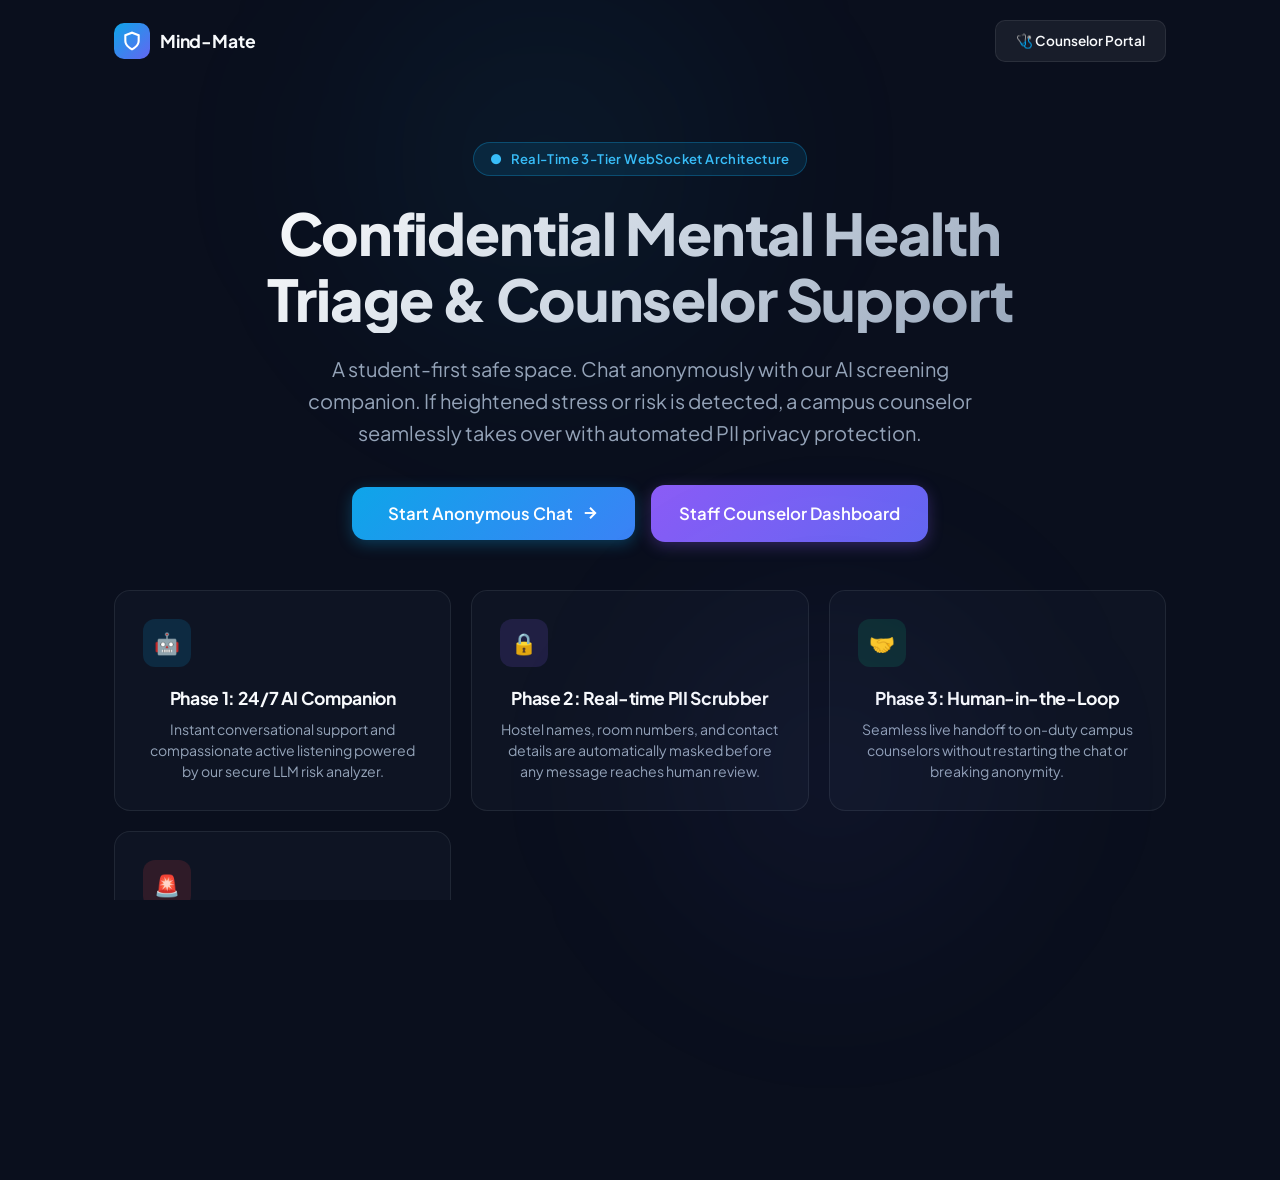
==== hitl_dashboard/index.html @ 769ef827 "feat(hitl_dashboard): implement 3-tier real-time websocket chat UI, counselor command console, and e" ====
<!DOCTYPE html>
<html lang="en">
<head>
  <meta charset="UTF-8">
  <meta name="viewport" content="width=device-width, initial-scale=1.0">
  <title>Mind-Mate | Digital Mental Health Risk Screening System</title>
  <link rel="stylesheet" href="css/common.css">
  <link rel="icon" href="data:image/svg+xml,<svg xmlns=%22http://www.w3.org/2000/svg%22 viewBox=%220%22%3E<text y=%2226%22 font-size=%2226%22>🛡️</text></svg>">
  <style>
    .landing-hero {
      min-height: 85vh;
      display: flex;
      flex-direction: column;
      align-items: center;
      justify-content: center;
      text-align: center;
      padding: 60px 24px 40px 24px;
      position: relative;
    }

    .hero-badge {
      display: inline-flex;
      align-items: center;
      gap: 8px;
      background: rgba(14, 165, 233, 0.12);
      color: #38bdf8;
      border: 1px solid rgba(14, 165, 233, 0.3);
      padding: 6px 16px;
      border-radius: 999px;
      font-size: 0.82rem;
      font-weight: 600;
      letter-spacing: 0.03em;
      margin-bottom: 24px;
    }

    .hero-title {
      font-size: clamp(2.2rem, 5vw, 3.6rem);
      font-weight: 800;
      line-height: 1.15;
      max-width: 860px;
      margin-bottom: 20px;
      background: linear-gradient(135deg, #ffffff 0%, #cbd5e1 50%, #94a3b8 100%);
      -webkit-background-clip: text;
      -webkit-text-fill-color: transparent;
    }

    .hero-subtitle {
      font-size: clamp(1rem, 2vw, 1.25rem);
      color: var(--text-secondary);
      max-width: 680px;
      line-height: 1.6;
      margin-bottom: 36px;
    }

    .hero-cta-group {
      display: flex;
      align-items: center;
      gap: 16px;
      flex-wrap: wrap;
      justify-content: center;
      margin-bottom: 48px;
    }

    .hero-cta-main {
      padding: 16px 36px;
      font-size: 1.05rem;
      border-radius: 14px;
    }

    .features-grid {
      display: grid;
      grid-template-columns: repeat(auto-fit, minmax(260px, 1fr));
      gap: 20px;
      max-width: 1100px;
      width: 100%;
      margin: 0 auto 60px auto;
      padding: 0 24px;
    }

    .feature-card {
      padding: 28px;
      border-radius: 16px;
      background: rgba(17, 24, 39, 0.7);
      border: 1px solid var(--border-subtle);
      transition: all var(--trans-normal);
    }

    .feature-card:hover {
      border-color: var(--border-highlight);
      transform: translateY(-4px);
    }

    .feature-icon-box {
      width: 48px;
      height: 48px;
      border-radius: 12px;
      display: flex;
      align-items: center;
      justify-content: center;
      margin-bottom: 18px;
      font-size: 1.3rem;
    }

    .feature-card h3 {
      font-size: 1.1rem;
      margin-bottom: 8px;
    }

    .feature-card p {
      font-size: 0.88rem;
      line-height: 1.5;
    }

    .portal-nav-bar {
      width: 100%;
      max-width: 1100px;
      margin: 0 auto;
      padding: 20px 24px;
      display: flex;
      align-items: center;
      justify-content: space-between;
    }

    .spinner {
      animation: rotate 1s linear infinite;
    }
    @keyframes rotate {
      100% { transform: rotate(360deg); }
    }
  </style>
</head>
<body>

  <!-- Top Navigation -->
  <nav class="portal-nav-bar">
    <div style="display: flex; align-items: center; gap: 10px;">
      <div style="width: 36px; height: 36px; border-radius: 10px; background: linear-gradient(135deg, #0ea5e9, #6366f1); display: flex; align-items: center; justify-content: center;">
        <svg width="20" height="20" viewBox="0 0 24 24" fill="none" stroke="#fff" stroke-width="2.5">
          <path d="M12 22s8-4 8-10V5l-8-3-8 3v7c0 6 8 10 8 10z"></path>
        </svg>
      </div>
      <span style="font-weight: 700; font-size: 1.1rem; letter-spacing: -0.01em;">Mind-Mate</span>
    </div>

    <div style="display: flex; gap: 12px;">
      <a href="counselor_dash.html" class="btn btn-secondary" style="font-size: 0.85rem;">
        🩺 Counselor Portal
      </a>
    </div>
  </nav>

  <!-- Hero Section -->
  <main class="landing-hero">
    <div class="hero-badge">
      <span>●</span> Real-Time 3-Tier WebSocket Architecture
    </div>

    <h1 class="hero-title">
      Confidential Mental Health Triage &amp; Counselor Support
    </h1>

    <p class="hero-subtitle">
      A student-first safe space. Chat anonymously with our AI screening companion. If heightened stress or risk is detected, a campus counselor seamlessly takes over with automated PII privacy protection.
    </p>

    <div class="hero-cta-group">
      <button id="startChatBtn" class="btn btn-primary hero-cta-main">
        <span>Start Anonymous Chat</span>
        <svg width="18" height="18" viewBox="0 0 24 24" fill="none" stroke="currentColor" stroke-width="2.5">
          <line x1="5" y1="12" x2="19" y2="12"></line>
          <polyline points="12 5 19 12 12 19"></polyline>
        </svg>
      </button>

      <a href="counselor_dash.html" class="btn btn-counselor hero-cta-main" style="padding: 16px 28px;">
        <span>Staff Counselor Dashboard</span>
      </a>
    </div>

    <!-- 4-Phase Architecture Grid -->
    <div class="features-grid">
      <div class="feature-card">
        <div class="feature-icon-box" style="background: rgba(14, 165, 233, 0.15); color: #38bdf8;">
          🤖
        </div>
        <h3>Phase 1: 24/7 AI Companion</h3>
        <p>Instant conversational support and compassionate active listening powered by our secure LLM risk analyzer.</p>
      </div>

      <div class="feature-card">
        <div class="feature-icon-box" style="background: rgba(139, 92, 246, 0.15); color: #c084fc;">
          🔒
        </div>
        <h3>Phase 2: Real-time PII Scrubber</h3>
        <p>Hostel names, room numbers, and contact details are automatically masked before any message reaches human review.</p>
      </div>

      <div class="feature-card">
        <div class="feature-icon-box" style="background: rgba(16, 185, 129, 0.15); color: #34d399;">
          🤝
        </div>
        <h3>Phase 3: Human-in-the-Loop</h3>
        <p>Seamless live handoff to on-duty campus counselors without restarting the chat or breaking anonymity.</p>
      </div>

      <div class="feature-card">
        <div class="feature-icon-box" style="background: rgba(239, 68, 68, 0.15); color: #f87171;">
          🚨
        </div>
        <h3>Phase 4: Emergency SOS Dispatch</h3>
        <p>Break-glass safety protocol allowing counselors to unmask dormitory registry records for emergency security response.</p>
      </div>
    </div>
  </main>

  <!-- Session Launcher Modal -->
  <div class="modal-overlay" id="sessionModal">
    <div class="modal-content" style="padding: 30px; text-align: center;">
      <div style="font-size: 2.2rem; margin-bottom: 12px;">🛡️</div>
      <h2 style="margin-bottom: 8px;">Initialize Support Session</h2>
      <p id="modalStatusMsg" style="font-size: 0.9rem; margin-bottom: 20px;">
        Please enter an existing Session ID from the database to connect:
      </p>

      <div style="display: flex; gap: 10px; margin-bottom: 16px;">
        <input
          type="number"
          id="manualSessionInput"
          placeholder="Enter Session ID (e.g. 1)"
          min="1"
          style="flex: 1; padding: 12px 16px; border-radius: 10px; border: 1px solid var(--border-highlight); background: var(--bg-surface); color: #fff; font-size: 1rem; outline: none;"
        />
        <button id="manualConnectBtn" class="btn btn-primary">Connect</button>
      </div>

      <button id="closeModalBtn" class="btn btn-secondary" style="font-size: 0.85rem; width: 100%;">
        Cancel
      </button>
    </div>
  </div>

  <script src="js/landing.js"></script>
</body>
</html>
---- hitl_dashboard/css/common.css ----
@import url('https://fonts.googleapis.com/css2?family=Plus+Jakarta+Sans:wght@300;400;500;600;700;800&family=JetBrains+Mono:wght@400;500;600&display=swap');

:root {
  /* Color Palette */
  --bg-dark: #0a0f1d;
  --bg-surface: #111827;
  --bg-surface-elevated: #1a2234;
  --bg-card: rgba(26, 34, 52, 0.7);
  --bg-glass: rgba(17, 24, 39, 0.75);
  
  --border-subtle: rgba(255, 255, 255, 0.08);
  --border-highlight: rgba(255, 255, 255, 0.16);
  --border-glow-cyan: rgba(14, 165, 233, 0.3);
  --border-glow-danger: rgba(239, 68, 68, 0.5);

  --text-primary: #f8fafc;
  --text-secondary: #94a3b8;
  --text-muted: #64748b;
  --text-inverse: #0b1120;

  --accent-cyan: #0ea5e9;
  --accent-cyan-hover: #38bdf8;
  --accent-cyan-glow: rgba(14, 165, 233, 0.25);
  
  --accent-blue: #3b82f6;
  --accent-indigo: #6366f1;
  --accent-purple: #8b5cf6;
  --accent-purple-glow: rgba(139, 92, 246, 0.25);

  --status-safe: #10b981;
  --status-safe-glow: rgba(16, 185, 129, 0.25);
  
  --status-warning: #f59e0b;
  --status-warning-glow: rgba(245, 158, 11, 0.25);
  
  --status-danger: #ef4444;
  --status-danger-hover: #dc2626;
  --status-danger-glow: rgba(239, 68, 68, 0.35);

  /* Fonts */
  --font-main: 'Plus Jakarta Sans', -apple-system, BlinkMacSystemFont, sans-serif;
  --font-mono: 'JetBrains Mono', monospace;

  /* Shadows */
  --shadow-sm: 0 2px 8px rgba(0, 0, 0, 0.25);
  --shadow-md: 0 4px 20px rgba(0, 0, 0, 0.35);
  --shadow-lg: 0 10px 30px rgba(0, 0, 0, 0.45);
  --shadow-glow-cyan: 0 0 25px rgba(14, 165, 233, 0.3);
  --shadow-glow-danger: 0 0 35px rgba(239, 68, 68, 0.45);

  /* Transitions */
  --trans-fast: 0.15s ease;
  --trans-normal: 0.25s cubic-bezier(0.4, 0, 0.2, 1);
  --trans-bounce: 0.4s cubic-bezier(0.175, 0.885, 0.32, 1.275);
}

*, *::before, *::after {
  box-sizing: border-box;
  margin: 0;
  padding: 0;
}

html, body {
  height: 100%;
  font-family: var(--font-main);
  background-color: var(--bg-dark);
  color: var(--text-primary);
  line-height: 1.5;
  -webkit-font-smoothing: antialiased;
  -moz-osx-font-smoothing: grayscale;
  overflow-x: hidden;
}

/* Background Atmospheric Aura */
body::before {
  content: '';
  position: fixed;
  top: -10vw;
  left: 20vw;
  width: 45vw;
  height: 45vw;
  background: radial-gradient(circle, rgba(14, 165, 233, 0.08) 0%, transparent 70%);
  pointer-events: none;
  z-index: 0;
  filter: blur(80px);
}

body::after {
  content: '';
  position: fixed;
  bottom: -10vw;
  right: 15vw;
  width: 40vw;
  height: 40vw;
  background: radial-gradient(circle, rgba(99, 102, 241, 0.08) 0%, transparent 70%);
  pointer-events: none;
  z-index: 0;
  filter: blur(80px);
}

/* Custom Scrollbars */
::-webkit-scrollbar {
  width: 6px;
  height: 6px;
}
::-webkit-scrollbar-track {
  background: transparent;
}
::-webkit-scrollbar-thumb {
  background: rgba(255, 255, 255, 0.15);
  border-radius: 999px;
}
::-webkit-scrollbar-thumb:hover {
  background: rgba(255, 255, 255, 0.3);
}

/* Typography Utilities */
h1, h2, h3, h4, h5, h6 {
  font-weight: 700;
  letter-spacing: -0.02em;
  color: var(--text-primary);
}

p {
  color: var(--text-secondary);
}

/* Glass Panels */
.glass-panel {
  background: var(--bg-glass);
  backdrop-filter: blur(16px);
  -webkit-backdrop-filter: blur(16px);
  border: 1px solid var(--border-subtle);
  border-radius: 16px;
}

.glass-card {
  background: var(--bg-card);
  backdrop-filter: blur(12px);
  -webkit-backdrop-filter: blur(12px);
  border: 1px solid var(--border-subtle);
  border-radius: 12px;
  transition: all var(--trans-normal);
}

.glass-card:hover {
  border-color: var(--border-highlight);
  transform: translateY(-2px);
  box-shadow: var(--shadow-md);
}

/* Pulsing Status Beacon */
.status-beacon {
  display: inline-flex;
  align-items: center;
  gap: 8px;
  font-size: 0.8rem;
  font-weight: 600;
  padding: 4px 12px;
  border-radius: 999px;
  text-transform: uppercase;
  letter-spacing: 0.04em;
}

.beacon-dot {
  width: 8px;
  height: 8px;
  border-radius: 50%;
  position: relative;
}

.beacon-dot::after {
  content: '';
  position: absolute;
  top: -2px;
  left: -2px;
  right: -2px;
  bottom: -2px;
  border-radius: 50%;
  animation: pulse-ring 2s cubic-bezier(0.455, 0.03, 0.515, 0.955) infinite;
}

.status-beacon.live {
  background: rgba(16, 185, 129, 0.12);
  color: #34d399;
  border: 1px solid rgba(16, 185, 129, 0.25);
}
.status-beacon.live .beacon-dot {
  background: #10b981;
}
.status-beacon.live .beacon-dot::after {
  background: rgba(16, 185, 129, 0.6);
}

.status-beacon.awaiting {
  background: rgba(245, 158, 11, 0.12);
  color: #fbbf24;
  border: 1px solid rgba(245, 158, 11, 0.25);
}
.status-beacon.awaiting .beacon-dot {
  background: #f59e0b;
}
.status-beacon.awaiting .beacon-dot::after {
  background: rgba(245, 158, 11, 0.6);
}

.status-beacon.critical {
  background: rgba(239, 68, 68, 0.15);
  color: #f87171;
  border: 1px solid rgba(239, 68, 68, 0.35);
  animation: beacon-blink 1.5s ease infinite alternate;
}
.status-beacon.critical .beacon-dot {
  background: #ef4444;
}
.status-beacon.critical .beacon-dot::after {
  background: rgba(239, 68, 68, 0.8);
}

@keyframes pulse-ring {
  0% { transform: scale(0.9); opacity: 0.8; }
  50% { transform: scale(2.2); opacity: 0; }
  100% { transform: scale(0.9); opacity: 0; }
}

@keyframes beacon-blink {
  from { box-shadow: 0 0 10px rgba(239, 68, 68, 0.2); }
  to { box-shadow: 0 0 20px rgba(239, 68, 68, 0.5); }
}

/* Scrubbed PII Highlight Token */
.scrubbed-pill {
  font-family: var(--font-mono);
  font-size: 0.82em;
  background: rgba(139, 92, 246, 0.18);
  color: #c084fc;
  border: 1px solid rgba(139, 92, 246, 0.4);
  padding: 2px 7px;
  border-radius: 6px;
  font-weight: 600;
  letter-spacing: 0.02em;
  display: inline-block;
}

/* Buttons */
.btn {
  display: inline-flex;
  align-items: center;
  justify-content: center;
  gap: 8px;
  padding: 10px 20px;
  border-radius: 10px;
  font-family: var(--font-main);
  font-weight: 600;
  font-size: 0.92rem;
  border: none;
  cursor: pointer;
  transition: all var(--trans-normal);
  text-decoration: none;
}

.btn-primary {
  background: linear-gradient(135deg, var(--accent-cyan), var(--accent-blue));
  color: #ffffff;
  box-shadow: 0 4px 15px rgba(14, 165, 233, 0.3);
}
.btn-primary:hover {
  background: linear-gradient(135deg, var(--accent-cyan-hover), #2563eb);
  box-shadow: var(--shadow-glow-cyan);
  transform: translateY(-1px);
}
.btn-primary:active {
  transform: translateY(0);
}

.btn-secondary {
  background: rgba(255, 255, 255, 0.06);
  color: var(--text-primary);
  border: 1px solid var(--border-subtle);
}
.btn-secondary:hover {
  background: rgba(255, 255, 255, 0.12);
  border-color: var(--border-highlight);
}

.btn-counselor {
  background: linear-gradient(135deg, var(--accent-purple), var(--accent-indigo));
  color: #ffffff;
  box-shadow: 0 4px 15px rgba(139, 92, 246, 0.3);
}
.btn-counselor:hover {
  filter: brightness(1.15);
  box-shadow: 0 0 25px rgba(139, 92, 246, 0.45);
  transform: translateY(-1px);
}

/* MASSIVE EMERGENCY BREAK-GLASS BUTTON */
.btn-emergency-sos {
  background: linear-gradient(135deg, #ef4444 0%, #b91c1c 100%);
  color: #ffffff;
  font-size: 1.05rem;
  font-weight: 800;
  letter-spacing: 0.05em;
  text-transform: uppercase;
  padding: 14px 28px;
  border-radius: 12px;
  border: 2px solid rgba(255, 255, 255, 0.25);
  box-shadow: 0 0 25px rgba(239, 68, 68, 0.55), inset 0 1px 0 rgba(255, 255, 255, 0.3);
  position: relative;
  overflow: hidden;
  cursor: pointer;
  transition: all var(--trans-bounce);
  animation: pulse-sos 2s infinite ease-in-out;
}

.btn-emergency-sos::before {
  content: '';
  position: absolute;
  top: 0;
  left: -100%;
  width: 100%;
  height: 100%;
  background: linear-gradient(90deg, transparent, rgba(255, 255, 255, 0.25), transparent);
  transition: 0.5s;
}

.btn-emergency-sos:hover {
  background: linear-gradient(135deg, #f87171 0%, #dc2626 100%);
  box-shadow: 0 0 40px rgba(239, 68, 68, 0.8), inset 0 2px 0 rgba(255, 255, 255, 0.5);
  transform: scale(1.03);
}

.btn-emergency-sos:hover::before {
  left: 100%;
}

.btn-emergency-sos:active {
  transform: scale(0.98);
}

@keyframes pulse-sos {
  0% { box-shadow: 0 0 15px rgba(239, 68, 68, 0.4); }
  50% { box-shadow: 0 0 32px rgba(239, 68, 68, 0.75); }
  100% { box-shadow: 0 0 15px rgba(239, 68, 68, 0.4); }
}

/* Modal Overlay & Card */
.modal-overlay {
  position: fixed;
  inset: 0;
  background: rgba(5, 8, 16, 0.85);
  backdrop-filter: blur(10px);
  -webkit-backdrop-filter: blur(10px);
  display: flex;
  align-items: center;
  justify-content: center;
  z-index: 9999;
  opacity: 0;
  pointer-events: none;
  transition: opacity var(--trans-normal);
  padding: 20px;
}

.modal-overlay.active {
  opacity: 1;
  pointer-events: auto;
}

.modal-content {
  background: var(--bg-surface-elevated);
  border: 1px solid var(--border-highlight);
  border-radius: 20px;
  width: 100%;
  max-width: 580px;
  box-shadow: var(--shadow-lg);
  transform: scale(0.92) translateY(20px);
  transition: all var(--trans-bounce);
  overflow: hidden;
  position: relative;
}

.modal-overlay.active .modal-content {
  transform: scale(1) translateY(0);
}

/* Toast Notification */
.toast-container {
  position: fixed;
  bottom: 24px;
  right: 24px;
  display: flex;
  flex-direction: column;
  gap: 10px;
  z-index: 10000;
  pointer-events: none;
}

.toast {
  background: var(--bg-surface-elevated);
  border: 1px solid var(--border-highlight);
  padding: 12px 20px;
  border-radius: 10px;
  box-shadow: var(--shadow-md);
  color: var(--text-primary);
  font-size: 0.9rem;
  display: flex;
  align-items: center;
  gap: 12px;
  animation: slide-up 0.3s ease;
  pointer-events: auto;
}

@keyframes slide-up {
  from { transform: translateY(20px); opacity: 0; }
  to { transform: translateY(0); opacity: 1; }
}
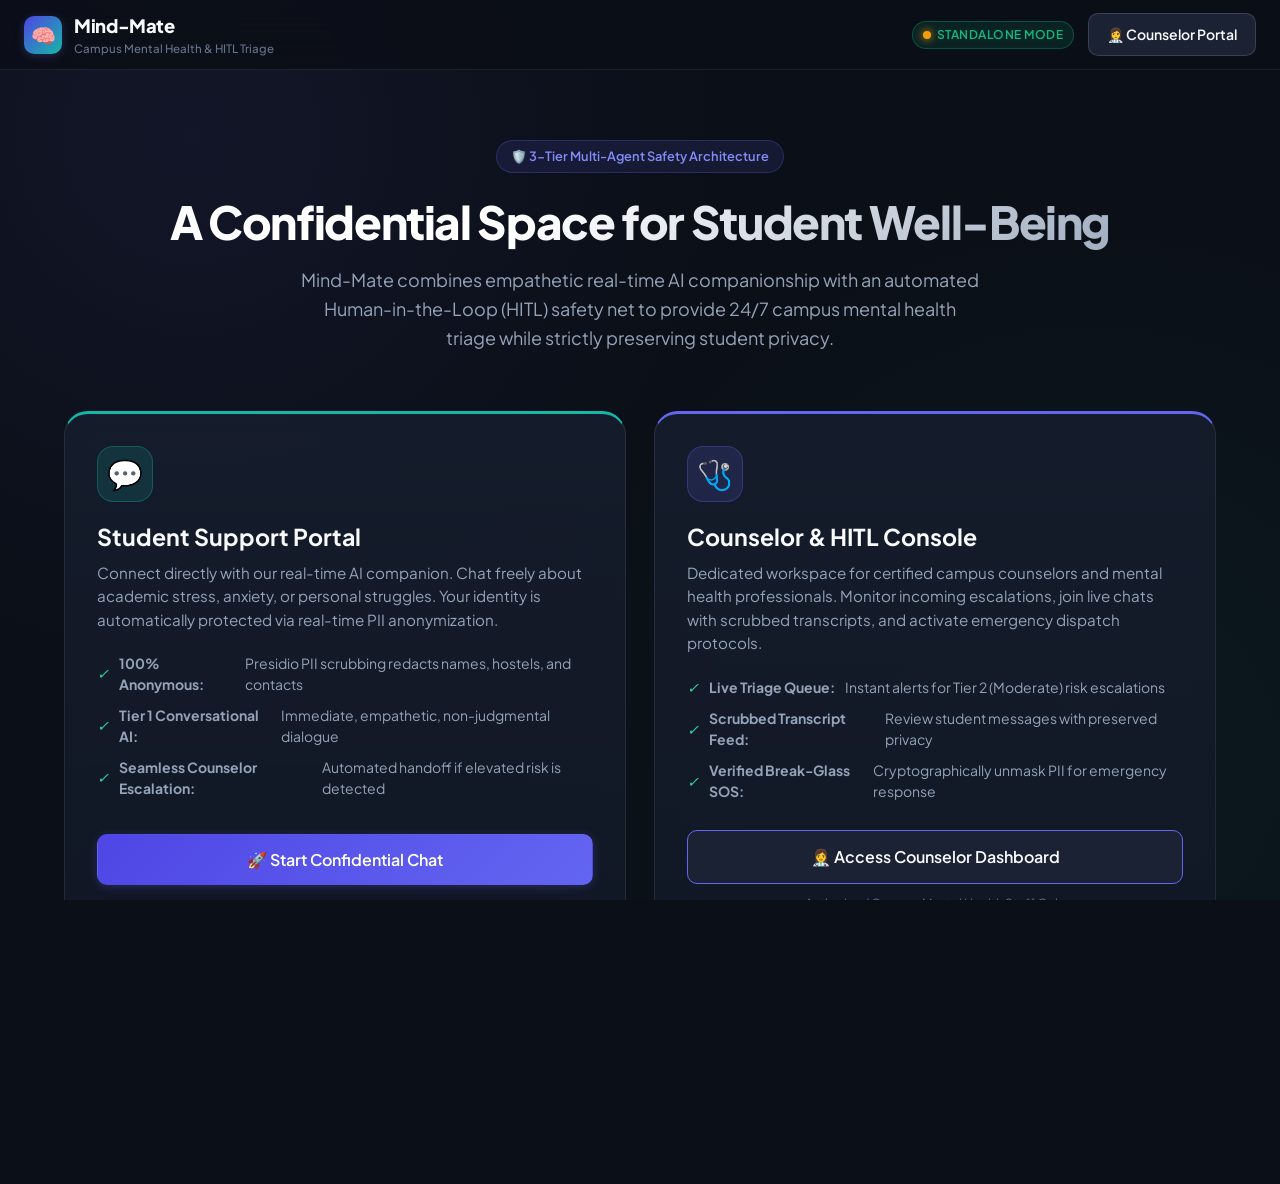
==== commit 183b6e12: "feat(ui): implement real-time 3-tier websocket student chat, counselor dashboard, and emergency brea" ====
--- a/hitl_dashboard/index.html
+++ b/hitl_dashboard/index.html
@@ -3,242 +3,239 @@
 <head>
   <meta charset="UTF-8">
   <meta name="viewport" content="width=device-width, initial-scale=1.0">
+  <meta name="description" content="Mind-Mate: 3-Tier Digital Mental Health Risk Screening System with Real-Time AI and Human-in-the-Loop Triage">
   <title>Mind-Mate | Digital Mental Health Risk Screening System</title>
-  <link rel="stylesheet" href="css/common.css">
-  <link rel="icon" href="data:image/svg+xml,<svg xmlns=%22http://www.w3.org/2000/svg%22 viewBox=%220%22%3E<text y=%2226%22 font-size=%2226%22>🛡️</text></svg>">
-  <style>
-    .landing-hero {
-      min-height: 85vh;
-      display: flex;
-      flex-direction: column;
-      align-items: center;
-      justify-content: center;
-      text-align: center;
-      padding: 60px 24px 40px 24px;
-      position: relative;
-    }
-
-    .hero-badge {
-      display: inline-flex;
-      align-items: center;
-      gap: 8px;
-      background: rgba(14, 165, 233, 0.12);
-      color: #38bdf8;
-      border: 1px solid rgba(14, 165, 233, 0.3);
-      padding: 6px 16px;
-      border-radius: 999px;
-      font-size: 0.82rem;
-      font-weight: 600;
-      letter-spacing: 0.03em;
-      margin-bottom: 24px;
-    }
-
-    .hero-title {
-      font-size: clamp(2.2rem, 5vw, 3.6rem);
-      font-weight: 800;
-      line-height: 1.15;
-      max-width: 860px;
-      margin-bottom: 20px;
-      background: linear-gradient(135deg, #ffffff 0%, #cbd5e1 50%, #94a3b8 100%);
-      -webkit-background-clip: text;
-      -webkit-text-fill-color: transparent;
-    }
-
-    .hero-subtitle {
-      font-size: clamp(1rem, 2vw, 1.25rem);
-      color: var(--text-secondary);
-      max-width: 680px;
-      line-height: 1.6;
-      margin-bottom: 36px;
-    }
-
-    .hero-cta-group {
-      display: flex;
-      align-items: center;
-      gap: 16px;
-      flex-wrap: wrap;
-      justify-content: center;
-      margin-bottom: 48px;
-    }
-
-    .hero-cta-main {
-      padding: 16px 36px;
-      font-size: 1.05rem;
-      border-radius: 14px;
-    }
-
-    .features-grid {
-      display: grid;
-      grid-template-columns: repeat(auto-fit, minmax(260px, 1fr));
-      gap: 20px;
-      max-width: 1100px;
-      width: 100%;
-      margin: 0 auto 60px auto;
-      padding: 0 24px;
-    }
-
-    .feature-card {
-      padding: 28px;
-      border-radius: 16px;
-      background: rgba(17, 24, 39, 0.7);
-      border: 1px solid var(--border-subtle);
-      transition: all var(--trans-normal);
-    }
-
-    .feature-card:hover {
-      border-color: var(--border-highlight);
-      transform: translateY(-4px);
-    }
-
-    .feature-icon-box {
-      width: 48px;
-      height: 48px;
-      border-radius: 12px;
-      display: flex;
-      align-items: center;
-      justify-content: center;
-      margin-bottom: 18px;
-      font-size: 1.3rem;
-    }
-
-    .feature-card h3 {
-      font-size: 1.1rem;
-      margin-bottom: 8px;
-    }
-
-    .feature-card p {
-      font-size: 0.88rem;
-      line-height: 1.5;
-    }
-
-    .portal-nav-bar {
-      width: 100%;
-      max-width: 1100px;
-      margin: 0 auto;
-      padding: 20px 24px;
-      display: flex;
-      align-items: center;
-      justify-content: space-between;
-    }
-
-    .spinner {
-      animation: rotate 1s linear infinite;
-    }
-    @keyframes rotate {
-      100% { transform: rotate(360deg); }
-    }
-  </style>
+  <link rel="stylesheet" href="css/style.css">
+  <link rel="icon" href="data:image/svg+xml,<svg xmlns='http://www.w3.org/2000/svg' viewBox='0 0 100 100'><text y='.9em' font-size='90'>🧠</text></svg>">
 </head>
 <body>
-
-  <!-- Top Navigation -->
-  <nav class="portal-nav-bar">
-    <div style="display: flex; align-items: center; gap: 10px;">
-      <div style="width: 36px; height: 36px; border-radius: 10px; background: linear-gradient(135deg, #0ea5e9, #6366f1); display: flex; align-items: center; justify-content: center;">
-        <svg width="20" height="20" viewBox="0 0 24 24" fill="none" stroke="#fff" stroke-width="2.5">
-          <path d="M12 22s8-4 8-10V5l-8-3-8 3v7c0 6 8 10 8 10z"></path>
-        </svg>
-      </div>
-      <span style="font-weight: 700; font-size: 1.1rem; letter-spacing: -0.01em;">Mind-Mate</span>
-    </div>
-
-    <div style="display: flex; gap: 12px;">
-      <a href="counselor_dash.html" class="btn btn-secondary" style="font-size: 0.85rem;">
-        🩺 Counselor Portal
+  <!-- Global Navigation Header -->
+  <header class="app-header">
+    <a href="index.html" class="brand">
+      <div class="brand-logo">🧠</div>
+      <div>
+        <span class="brand-title">Mind-Mate</span>
+        <span class="brand-subtitle">Campus Mental Health & HITL Triage</span>
+      </div>
+    </a>
+    <div class="header-actions">
+      <div class="badge badge-tier1" id="systemStatusBadge">
+        <span class="status-dot online"></span> System Online
+      </div>
+      <a href="counselor_dash.html" class="btn btn-secondary" id="navCounselorBtn">
+        👩‍⚕️ Counselor Portal
       </a>
     </div>
-  </nav>
-
-  <!-- Hero Section -->
-  <main class="landing-hero">
-    <div class="hero-badge">
-      <span>●</span> Real-Time 3-Tier WebSocket Architecture
-    </div>
-
-    <h1 class="hero-title">
-      Confidential Mental Health Triage &amp; Counselor Support
-    </h1>
-
-    <p class="hero-subtitle">
-      A student-first safe space. Chat anonymously with our AI screening companion. If heightened stress or risk is detected, a campus counselor seamlessly takes over with automated PII privacy protection.
-    </p>
-
-    <div class="hero-cta-group">
-      <button id="startChatBtn" class="btn btn-primary hero-cta-main">
-        <span>Start Anonymous Chat</span>
-        <svg width="18" height="18" viewBox="0 0 24 24" fill="none" stroke="currentColor" stroke-width="2.5">
-          <line x1="5" y1="12" x2="19" y2="12"></line>
-          <polyline points="12 5 19 12 12 19"></polyline>
-        </svg>
-      </button>
-
-      <a href="counselor_dash.html" class="btn btn-counselor hero-cta-main" style="padding: 16px 28px;">
-        <span>Staff Counselor Dashboard</span>
-      </a>
-    </div>
-
-    <!-- 4-Phase Architecture Grid -->
-    <div class="features-grid">
-      <div class="feature-card">
-        <div class="feature-icon-box" style="background: rgba(14, 165, 233, 0.15); color: #38bdf8;">
-          🤖
-        </div>
-        <h3>Phase 1: 24/7 AI Companion</h3>
-        <p>Instant conversational support and compassionate active listening powered by our secure LLM risk analyzer.</p>
-      </div>
-
-      <div class="feature-card">
-        <div class="feature-icon-box" style="background: rgba(139, 92, 246, 0.15); color: #c084fc;">
-          🔒
-        </div>
-        <h3>Phase 2: Real-time PII Scrubber</h3>
-        <p>Hostel names, room numbers, and contact details are automatically masked before any message reaches human review.</p>
-      </div>
-
-      <div class="feature-card">
-        <div class="feature-icon-box" style="background: rgba(16, 185, 129, 0.15); color: #34d399;">
-          🤝
-        </div>
-        <h3>Phase 3: Human-in-the-Loop</h3>
-        <p>Seamless live handoff to on-duty campus counselors without restarting the chat or breaking anonymity.</p>
-      </div>
-
-      <div class="feature-card">
-        <div class="feature-icon-box" style="background: rgba(239, 68, 68, 0.15); color: #f87171;">
-          🚨
-        </div>
-        <h3>Phase 4: Emergency SOS Dispatch</h3>
-        <p>Break-glass safety protocol allowing counselors to unmask dormitory registry records for emergency security response.</p>
-      </div>
-    </div>
+  </header>
+
+  <!-- Main Landing Container -->
+  <main class="landing-container">
+    <!-- Hero Header -->
+    <section class="hero-section">
+      <div class="hero-badge">
+        <span>🛡️ 3-Tier Multi-Agent Safety Architecture</span>
+      </div>
+      <h1 class="hero-title">A Confidential Space for Student Well-Being</h1>
+      <p class="hero-desc">
+        Mind-Mate combines empathetic real-time AI companionship with an automated Human-in-the-Loop (HITL) 
+        safety net to provide 24/7 campus mental health triage while strictly preserving student privacy.
+      </p>
+    </section>
+
+    <!-- Dual Portal Gateway Cards -->
+    <section class="portal-grid">
+      <!-- Card 1: Student Chat Portal -->
+      <article class="portal-card student-portal">
+        <div>
+          <div class="portal-icon-wrap">💬</div>
+          <h2 class="portal-card-title">Student Support Portal</h2>
+          <p class="portal-card-desc">
+            Connect directly with our real-time AI companion. Chat freely about academic stress, anxiety, 
+            or personal struggles. Your identity is automatically protected via real-time PII anonymization.
+          </p>
+          <ul class="feature-list">
+            <li><i>✓</i> <strong>100% Anonymous:</strong> Presidio PII scrubbing redacts names, hostels, and contacts</li>
+            <li><i>✓</i> <strong>Tier 1 Conversational AI:</strong> Immediate, empathetic, non-judgmental dialogue</li>
+            <li><i>✓</i> <strong>Seamless Counselor Escalation:</strong> Automated handoff if elevated risk is detected</li>
+          </ul>
+        </div>
+        <div>
+          <button id="btnStartChat" class="btn btn-primary" style="width: 100%; padding: 14px; font-size: 1rem;">
+            <span>🚀 Start Confidential Chat</span>
+          </button>
+          <p id="sessionInitStatus" style="font-size: 0.78rem; color: var(--text-muted); text-align: center; margin-top: 10px; min-height: 18px;"></p>
+        </div>
+      </article>
+
+      <!-- Card 2: Counselor Dashboard Portal -->
+      <article class="portal-card counselor-portal">
+        <div>
+          <div class="portal-icon-wrap">🩺</div>
+          <h2 class="portal-card-title">Counselor & HITL Console</h2>
+          <p class="portal-card-desc">
+            Dedicated workspace for certified campus counselors and mental health professionals. Monitor incoming 
+            escalations, join live chats with scrubbed transcripts, and activate emergency dispatch protocols.
+          </p>
+          <ul class="feature-list">
+            <li><i>✓</i> <strong>Live Triage Queue:</strong> Instant alerts for Tier 2 (Moderate) risk escalations</li>
+            <li><i>✓</i> <strong>Scrubbed Transcript Feed:</strong> Review student messages with preserved privacy</li>
+            <li><i>✓</i> <strong>Verified Break-Glass SOS:</strong> Cryptographically unmask PII for emergency response</li>
+          </ul>
+        </div>
+        <div>
+          <a href="counselor_dash.html" class="btn btn-secondary" style="width: 100%; padding: 14px; font-size: 1rem; border-color: var(--indigo-500);">
+            <span>👩‍⚕️ Access Counselor Dashboard</span>
+          </a>
+          <p style="font-size: 0.78rem; color: var(--text-muted); text-align: center; margin-top: 10px;">
+            Authorized Campus Mental Health Staff Only
+          </p>
+        </div>
+      </article>
+    </section>
+
+    <!-- Campus Emergency Helplines Bar -->
+    <section class="campus-helpline-bar">
+      <div class="helpline-info">
+        <span class="helpline-icon">🚨</span>
+        <div>
+          <div class="helpline-title">Campus 24/7 Crisis Intervention Helplines</div>
+          <div class="helpline-sub">If you or someone you know is in immediate life-threatening danger, call directly:</div>
+        </div>
+      </div>
+      <div class="helpline-numbers">
+        <div class="helpline-pill">📞 Tele-MANAS: 14416</div>
+        <div class="helpline-pill">🏥 Campus Clinic: Ext. 4444</div>
+        <div class="helpline-pill">🚨 Campus Emergency: Ext. 100</div>
+      </div>
+    </section>
   </main>
 
-  <!-- Session Launcher Modal -->
-  <div class="modal-overlay" id="sessionModal">
-    <div class="modal-content" style="padding: 30px; text-align: center;">
-      <div style="font-size: 2.2rem; margin-bottom: 12px;">🛡️</div>
-      <h2 style="margin-bottom: 8px;">Initialize Support Session</h2>
-      <p id="modalStatusMsg" style="font-size: 0.9rem; margin-bottom: 20px;">
-        Please enter an existing Session ID from the database to connect:
-      </p>
-
-      <div style="display: flex; gap: 10px; margin-bottom: 16px;">
-        <input
-          type="number"
-          id="manualSessionInput"
-          placeholder="Enter Session ID (e.g. 1)"
-          min="1"
-          style="flex: 1; padding: 12px 16px; border-radius: 10px; border: 1px solid var(--border-highlight); background: var(--bg-surface); color: #fff; font-size: 1rem; outline: none;"
-        />
-        <button id="manualConnectBtn" class="btn btn-primary">Connect</button>
-      </div>
-
-      <button id="closeModalBtn" class="btn btn-secondary" style="font-size: 0.85rem; width: 100%;">
-        Cancel
-      </button>
+  <!-- Manual Session Entry Fallback Modal -->
+  <div id="sessionModal" class="modal-overlay">
+    <div class="emergency-modal-card" style="border-color: var(--indigo-500); box-shadow: var(--shadow-lg);">
+      <div class="modal-emergency-header" style="background: linear-gradient(135deg, var(--indigo-600), #4338ca);">
+        <div class="modal-emergency-title">
+          <span>💬</span>
+          <h2>Connect to Chat Session</h2>
+        </div>
+        <button id="closeSessionModal" class="btn btn-ghost" style="color: white; font-size: 1.2rem; padding: 4px 8px;">✕</button>
+      </div>
+      <div class="modal-emergency-body">
+        <p style="font-size: 0.9rem; color: var(--text-secondary); line-height: 1.5;">
+          The backend session initialization endpoint is currently being mounted or requires a valid database session ID. 
+          Please enter your assigned Session ID to join the room:
+        </p>
+        <div class="data-field-box">
+          <label class="field-label" for="manualSessionIdInput">Database Session ID</label>
+          <input type="number" id="manualSessionIdInput" class="manual-input" style="font-size: 1.1rem; padding: 10px;" placeholder="e.g. 1" min="1" autofocus>
+        </div>
+        <p style="font-size: 0.78rem; color: var(--text-muted);">
+          Note: In accordance with our security protocol, sessions must correspond to an active session in the database.
+        </p>
+      </div>
+      <div class="modal-actions">
+        <button id="cancelModalBtn" class="btn btn-secondary">Cancel</button>
+        <button id="submitSessionBtn" class="btn btn-primary">Join Room</button>
+      </div>
     </div>
   </div>
 
-  <script src="js/landing.js"></script>
+  <script src="js/common.js"></script>
+  <script>
+    document.addEventListener('DOMContentLoaded', () => {
+      const startBtn = document.getElementById('btnStartChat');
+      const statusText = document.getElementById('sessionInitStatus');
+      const modal = document.getElementById('sessionModal');
+      const closeModal = document.getElementById('closeSessionModal');
+      const cancelModal = document.getElementById('cancelModalBtn');
+      const submitSession = document.getElementById('submitSessionBtn');
+      const manualInput = document.getElementById('manualSessionIdInput');
+
+      // Check backend health
+      fetch('/api/v1/health')
+        .then(res => res.json())
+        .then(data => {
+          if (data && data.status) {
+            document.getElementById('systemStatusBadge').innerHTML = '<span class="status-dot online"></span> API Active';
+          }
+        })
+        .catch(() => {
+          document.getElementById('systemStatusBadge').innerHTML = '<span class="status-dot connecting"></span> Standalone Mode';
+        });
+
+      // Secure Session Initiation: Click "Start Chat" triggers a REST call to backend
+      startBtn.addEventListener('click', async () => {
+        startBtn.disabled = true;
+        startBtn.innerHTML = '<span>⏳ Requesting Session...</span>';
+        statusText.textContent = 'Contacting backend to generate a secure session...';
+
+        try {
+          // Attempt standard REST endpoints for session initiation
+          let response = await fetch('/api/v1/sessions/start', {
+            method: 'POST',
+            headers: { 'Content-Type': 'application/json' },
+            body: JSON.stringify({ source: 'web_portal', timestamp: new Date().toISOString() })
+          }).catch(() => null);
+
+          // If the endpoint isn't mounted yet, attempt fallback route /api/v1/sessions
+          if (!response || !response.ok) {
+            response = await fetch('/api/v1/sessions', {
+              method: 'POST',
+              headers: { 'Content-Type': 'application/json' }
+            }).catch(() => null);
+          }
+
+          if (response && response.ok) {
+            const data = await response.json();
+            const sessionId = data.session_id || data.id;
+            if (sessionId) {
+              sessionStorage.setItem('mindmate_session_id', sessionId);
+              window.location.href = `student_chat.html?session_id=${encodeURIComponent(sessionId)}`;
+              return;
+            }
+          }
+
+          // If backend REST endpoint is not yet mounted (e.g. backend team still implementing),
+          // prompt user for legitimate DB session ID rather than hardcoding fake fallback (1234)
+          statusText.textContent = 'Please specify your assigned database session ID.';
+          modal.classList.add('active');
+          manualInput.focus();
+
+        } catch (err) {
+          console.warn('Session start REST call error:', err);
+          modal.classList.add('active');
+        } finally {
+          startBtn.disabled = false;
+          startBtn.innerHTML = '<span>🚀 Start Confidential Chat</span>';
+        }
+      });
+
+      // Modal handling
+      const hideModal = () => {
+        modal.classList.remove('active');
+        statusText.textContent = '';
+      };
+
+      closeModal.addEventListener('click', hideModal);
+      cancelModal.addEventListener('click', hideModal);
+
+      submitSession.addEventListener('click', () => {
+        const val = manualInput.value.trim();
+        if (!val || isNaN(val) || parseInt(val) <= 0) {
+          showToast('Please enter a valid numeric session ID.', 'warning');
+          manualInput.focus();
+          return;
+        }
+        sessionStorage.setItem('mindmate_session_id', val);
+        window.location.href = `student_chat.html?session_id=${encodeURIComponent(val)}`;
+      });
+
+      manualInput.addEventListener('keydown', (e) => {
+        if (e.key === 'Enter') {
+          submitSession.click();
+        }
+      });
+    });
+  </script>
 </body>
 </html>
--- a/hitl_dashboard/css/style.css
+++ b/hitl_dashboard/css/style.css
@@ -0,0 +1,1503 @@
+/* ==========================================================================
+   Mind-Mate: Digital Mental Health Risk Screening System
+   Modern Premium Design System - Vanilla CSS
+   ========================================================================== */
+
+@import url('https://fonts.googleapis.com/css2?family=Plus+Jakarta+Sans:wght@300;400;500;600;700;800&family=Inter:wght@300;400;500;600;700&family=JetBrains+Mono:wght@400;500;600&display=swap');
+
+:root {
+  /* Core Colors */
+  --bg-primary: #0b0f17;
+  --bg-secondary: #121824;
+  --bg-tertiary: #1a2233;
+  --bg-card: rgba(22, 30, 46, 0.75);
+  --bg-card-hover: rgba(30, 41, 63, 0.85);
+  --bg-glass: rgba(18, 24, 38, 0.65);
+  --bg-glass-heavy: rgba(11, 15, 23, 0.85);
+
+  /* Borders & Dividers */
+  --border-subtle: rgba(255, 255, 255, 0.08);
+  --border-medium: rgba(255, 255, 255, 0.14);
+  --border-active: rgba(99, 102, 241, 0.5);
+
+  /* Typography */
+  --text-primary: #f8fafc;
+  --text-secondary: #94a3b8;
+  --text-muted: #64748b;
+  --text-inverse: #0b0f17;
+
+  /* Accent Colors */
+  --indigo-500: #6366f1;
+  --indigo-600: #4f46e5;
+  --indigo-400: #818cf8;
+  --indigo-glow: rgba(99, 102, 241, 0.25);
+
+  --teal-500: #14b8a6;
+  --teal-400: #2dd4bf;
+  --teal-glow: rgba(20, 184, 166, 0.25);
+
+  --emerald-500: #10b981;
+  --emerald-400: #34d399;
+  --emerald-glow: rgba(16, 185, 129, 0.25);
+
+  /* Triage Risk Tiers */
+  --tier-1-color: #10b981;       /* Safe / AI Bot */
+  --tier-1-bg: rgba(16, 185, 129, 0.12);
+  --tier-2-color: #f59e0b;       /* Moderate / Counselor Handoff */
+  --tier-2-bg: rgba(245, 158, 11, 0.15);
+  --tier-3-color: #ef4444;       /* Critical / SOS */
+  --tier-3-bg: rgba(239, 68, 68, 0.18);
+  --tier-3-glow: rgba(239, 68, 68, 0.5);
+
+  /* Shadows */
+  --shadow-sm: 0 2px 4px rgba(0, 0, 0, 0.25);
+  --shadow-md: 0 4px 12px rgba(0, 0, 0, 0.35);
+  --shadow-lg: 0 8px 30px rgba(0, 0, 0, 0.45);
+  --shadow-glow: 0 0 25px var(--indigo-glow);
+  --shadow-sos: 0 0 35px var(--tier-3-glow);
+
+  /* Transitions */
+  --transition-fast: 0.15s cubic-bezier(0.4, 0, 0.2, 1);
+  --transition-normal: 0.25s cubic-bezier(0.4, 0, 0.2, 1);
+  --transition-slow: 0.4s cubic-bezier(0.4, 0, 0.2, 1);
+
+  /* Radii */
+  --radius-sm: 6px;
+  --radius-md: 10px;
+  --radius-lg: 16px;
+  --radius-xl: 24px;
+  --radius-full: 9999px;
+}
+
+/* ==========================================================================
+   CSS Reset & Base Styles
+   ========================================================================== */
+*, *::before, *::after {
+  box-sizing: border-box;
+  margin: 0;
+  padding: 0;
+}
+
+html, body {
+  height: 100%;
+  width: 100%;
+  font-family: 'Plus Jakarta Sans', -apple-system, BlinkMacSystemFont, 'Segoe UI', Roboto, sans-serif;
+  background-color: var(--bg-primary);
+  color: var(--text-primary);
+  line-height: 1.5;
+  -webkit-font-smoothing: antialiased;
+  -moz-osx-font-smoothing: grayscale;
+  overflow-x: hidden;
+}
+
+body {
+  display: flex;
+  flex-direction: column;
+  min-height: 100vh;
+  background-image: 
+    radial-gradient(circle at 15% 15%, rgba(99, 102, 241, 0.08) 0%, transparent 40%),
+    radial-gradient(circle at 85% 85%, rgba(20, 184, 166, 0.06) 0%, transparent 45%);
+  background-attachment: fixed;
+}
+
+/* Custom Scrollbars */
+::-webkit-scrollbar {
+  width: 6px;
+  height: 6px;
+}
+::-webkit-scrollbar-track {
+  background: transparent;
+}
+::-webkit-scrollbar-thumb {
+  background: rgba(255, 255, 255, 0.15);
+  border-radius: var(--radius-full);
+}
+::-webkit-scrollbar-thumb:hover {
+  background: rgba(255, 255, 255, 0.25);
+}
+
+/* ==========================================================================
+   Typography & Utilities
+   ========================================================================== */
+h1, h2, h3, h4, h5, h6 {
+  color: var(--text-primary);
+  font-weight: 700;
+  line-height: 1.25;
+}
+
+a {
+  color: var(--indigo-400);
+  text-decoration: none;
+  transition: color var(--transition-fast);
+}
+a:hover {
+  color: var(--indigo-300);
+}
+
+.mono {
+  font-family: 'JetBrains Mono', monospace;
+}
+
+.badge {
+  display: inline-flex;
+  align-items: center;
+  gap: 6px;
+  padding: 4px 10px;
+  font-size: 0.75rem;
+  font-weight: 600;
+  border-radius: var(--radius-full);
+  text-transform: uppercase;
+  letter-spacing: 0.04em;
+}
+
+.badge-tier1 {
+  background: var(--tier-1-bg);
+  color: var(--tier-1-color);
+  border: 1px solid rgba(16, 185, 129, 0.3);
+}
+
+.badge-tier2 {
+  background: var(--tier-2-bg);
+  color: var(--tier-2-color);
+  border: 1px solid rgba(245, 158, 11, 0.35);
+  animation: pulse-border 2s infinite;
+}
+
+.badge-tier3 {
+  background: var(--tier-3-bg);
+  color: var(--tier-3-color);
+  border: 1px solid rgba(239, 68, 68, 0.45);
+  animation: pulse-sos 1.2s infinite;
+}
+
+.badge-info {
+  background: rgba(99, 102, 241, 0.15);
+  color: var(--indigo-400);
+  border: 1px solid rgba(99, 102, 241, 0.3);
+}
+
+/* Privacy Redaction Tag (PII Scrubber) */
+.pii-tag {
+  display: inline-flex;
+  align-items: center;
+  gap: 4px;
+  background: rgba(245, 158, 11, 0.18);
+  color: #fbbf24;
+  border: 1px dashed rgba(245, 158, 11, 0.5);
+  padding: 1px 7px;
+  border-radius: var(--radius-sm);
+  font-family: 'JetBrains Mono', monospace;
+  font-size: 0.82em;
+  font-weight: 600;
+  user-select: all;
+  vertical-align: baseline;
+}
+.pii-tag::before {
+  content: '🛡️';
+  font-size: 0.75em;
+}
+
+/* Status Indicator Dot */
+.status-dot {
+  width: 8px;
+  height: 8px;
+  border-radius: 50%;
+  display: inline-block;
+}
+.status-dot.online {
+  background-color: var(--emerald-400);
+  box-shadow: 0 0 8px var(--emerald-400);
+}
+.status-dot.connecting {
+  background-color: var(--tier-2-color);
+  box-shadow: 0 0 8px var(--tier-2-color);
+  animation: blink 1s infinite;
+}
+.status-dot.offline {
+  background-color: var(--text-muted);
+}
+.status-dot.sos {
+  background-color: var(--tier-3-color);
+  box-shadow: 0 0 10px var(--tier-3-color);
+  animation: blink 0.6s infinite;
+}
+
+/* ==========================================================================
+   Buttons & Interactive Elements
+   ========================================================================== */
+.btn {
+  display: inline-flex;
+  align-items: center;
+  justify-content: center;
+  gap: 8px;
+  padding: 10px 18px;
+  font-size: 0.875rem;
+  font-weight: 600;
+  border-radius: var(--radius-md);
+  cursor: pointer;
+  border: 1px solid transparent;
+  transition: all var(--transition-fast);
+  text-decoration: none;
+  font-family: inherit;
+  user-select: none;
+}
+.btn:active {
+  transform: scale(0.98);
+}
+.btn:disabled {
+  opacity: 0.5;
+  cursor: not-allowed;
+  transform: none;
+}
+
+.btn-primary {
+  background: linear-gradient(135deg, var(--indigo-600), var(--indigo-500));
+  color: white;
+  box-shadow: 0 2px 10px var(--indigo-glow);
+}
+.btn-primary:hover:not(:disabled) {
+  background: linear-gradient(135deg, var(--indigo-500), #7075f7);
+  box-shadow: 0 4px 16px rgba(99, 102, 241, 0.4);
+  transform: translateY(-1px);
+}
+
+.btn-secondary {
+  background: var(--bg-tertiary);
+  color: var(--text-primary);
+  border: 1px solid var(--border-medium);
+}
+.btn-secondary:hover:not(:disabled) {
+  background: var(--bg-card-hover);
+  border-color: var(--border-subtle);
+  transform: translateY(-1px);
+}
+
+.btn-ghost {
+  background: transparent;
+  color: var(--text-secondary);
+  border: 1px solid transparent;
+}
+.btn-ghost:hover:not(:disabled) {
+  background: rgba(255, 255, 255, 0.06);
+  color: var(--text-primary);
+}
+
+.btn-danger {
+  background: rgba(239, 68, 68, 0.15);
+  color: #f87171;
+  border: 1px solid rgba(239, 68, 68, 0.3);
+}
+.btn-danger:hover:not(:disabled) {
+  background: rgba(239, 68, 68, 0.25);
+  border-color: rgba(239, 68, 68, 0.5);
+}
+
+/* ==========================================================================
+   THE MASSIVE SOS "BREAK-GLASS" BUTTON
+   ========================================================================== */
+.btn-break-glass {
+  background: linear-gradient(135deg, #dc2626 0%, #b91c1c 50%, #991b1b 100%);
+  color: #ffffff;
+  font-size: 0.95rem;
+  font-weight: 800;
+  letter-spacing: 0.05em;
+  text-transform: uppercase;
+  padding: 12px 22px;
+  border-radius: var(--radius-lg);
+  border: 2px solid #ef4444;
+  box-shadow: 0 0 25px rgba(220, 38, 38, 0.55), inset 0 1px 0 rgba(255, 255, 255, 0.3);
+  position: relative;
+  overflow: hidden;
+  cursor: pointer;
+  transition: all var(--transition-normal);
+  display: inline-flex;
+  align-items: center;
+  gap: 10px;
+}
+
+.btn-break-glass::before {
+  content: '';
+  position: absolute;
+  top: -50%;
+  left: -50%;
+  width: 200%;
+  height: 200%;
+  background: radial-gradient(circle, rgba(255, 255, 255, 0.25) 0%, transparent 60%);
+  opacity: 0;
+  transition: opacity 0.3s;
+}
+
+.btn-break-glass:hover:not(:disabled) {
+  transform: translateY(-2px) scale(1.02);
+  box-shadow: 0 0 35px rgba(239, 68, 68, 0.8), 0 4px 15px rgba(0, 0, 0, 0.5);
+  border-color: #fca5a5;
+}
+.btn-break-glass:hover::before {
+  opacity: 1;
+}
+
+.btn-break-glass .sos-icon {
+  font-size: 1.3rem;
+  animation: pulse-sos-icon 1s infinite ease-in-out;
+}
+
+/* ==========================================================================
+   App Header & Nav
+   ========================================================================== */
+.app-header {
+  height: 70px;
+  background: var(--bg-glass-heavy);
+  backdrop-filter: blur(16px);
+  -webkit-backdrop-filter: blur(16px);
+  border-bottom: 1px solid var(--border-subtle);
+  display: flex;
+  align-items: center;
+  justify-content: space-between;
+  padding: 0 24px;
+  position: sticky;
+  top: 0;
+  z-index: 50;
+  flex-shrink: 0;
+}
+
+.brand {
+  display: flex;
+  align-items: center;
+  gap: 12px;
+  text-decoration: none;
+}
+.brand-logo {
+  width: 38px;
+  height: 38px;
+  background: linear-gradient(135deg, var(--indigo-600), var(--teal-500));
+  border-radius: var(--radius-md);
+  display: flex;
+  align-items: center;
+  justify-content: center;
+  font-size: 1.25rem;
+  box-shadow: 0 2px 10px var(--indigo-glow);
+}
+.brand-title {
+  font-size: 1.15rem;
+  font-weight: 800;
+  color: var(--text-primary);
+  letter-spacing: -0.02em;
+}
+.brand-subtitle {
+  font-size: 0.72rem;
+  color: var(--text-muted);
+  font-weight: 500;
+  display: block;
+}
+
+.header-actions {
+  display: flex;
+  align-items: center;
+  gap: 14px;
+}
+
+/* ==========================================================================
+   Landing Page (index.html)
+   ========================================================================== */
+.landing-container {
+  max-width: 1200px;
+  margin: 0 auto;
+  padding: 40px 24px 60px;
+  display: flex;
+  flex-direction: column;
+  gap: 48px;
+  flex: 1;
+}
+
+.hero-section {
+  text-align: center;
+  padding: 30px 10px 10px;
+}
+.hero-badge {
+  display: inline-flex;
+  align-items: center;
+  gap: 8px;
+  background: rgba(99, 102, 241, 0.12);
+  border: 1px solid rgba(99, 102, 241, 0.25);
+  color: var(--indigo-400);
+  padding: 6px 14px;
+  border-radius: var(--radius-full);
+  font-size: 0.8rem;
+  font-weight: 600;
+  margin-bottom: 20px;
+}
+.hero-title {
+  font-size: 2.85rem;
+  font-weight: 800;
+  letter-spacing: -0.03em;
+  margin-bottom: 16px;
+  background: linear-gradient(135deg, #ffffff 40%, #94a3b8 100%);
+  -webkit-background-clip: text;
+  -webkit-text-fill-color: transparent;
+}
+.hero-desc {
+  font-size: 1.125rem;
+  color: var(--text-secondary);
+  max-width: 680px;
+  margin: 0 auto;
+  line-height: 1.6;
+}
+
+/* Portal Cards Grid */
+.portal-grid {
+  display: grid;
+  grid-template-columns: repeat(auto-fit, minmax(360px, 1fr));
+  gap: 28px;
+}
+
+.portal-card {
+  background: var(--bg-card);
+  backdrop-filter: blur(12px);
+  -webkit-backdrop-filter: blur(12px);
+  border: 1px solid var(--border-subtle);
+  border-radius: var(--radius-xl);
+  padding: 32px;
+  display: flex;
+  flex-direction: column;
+  justify-content: space-between;
+  position: relative;
+  overflow: hidden;
+  transition: all var(--transition-normal);
+}
+.portal-card:hover {
+  transform: translateY(-4px);
+  border-color: var(--border-medium);
+  box-shadow: var(--shadow-lg);
+}
+
+.portal-card.student-portal {
+  background: linear-gradient(180deg, rgba(22, 30, 46, 0.85) 0%, rgba(18, 24, 38, 0.95) 100%);
+  border-top: 3px solid var(--teal-500);
+}
+.portal-card.counselor-portal {
+  background: linear-gradient(180deg, rgba(22, 30, 46, 0.85) 0%, rgba(18, 24, 38, 0.95) 100%);
+  border-top: 3px solid var(--indigo-500);
+}
+
+.portal-icon-wrap {
+  width: 56px;
+  height: 56px;
+  border-radius: var(--radius-lg);
+  display: flex;
+  align-items: center;
+  justify-content: center;
+  font-size: 1.8rem;
+  margin-bottom: 20px;
+}
+.student-portal .portal-icon-wrap {
+  background: rgba(20, 184, 166, 0.15);
+  border: 1px solid rgba(20, 184, 166, 0.3);
+}
+.counselor-portal .portal-icon-wrap {
+  background: rgba(99, 102, 241, 0.15);
+  border: 1px solid rgba(99, 102, 241, 0.3);
+}
+
+.portal-card-title {
+  font-size: 1.45rem;
+  font-weight: 700;
+  margin-bottom: 10px;
+}
+.portal-card-desc {
+  color: var(--text-secondary);
+  font-size: 0.95rem;
+  line-height: 1.55;
+  margin-bottom: 22px;
+}
+
+.feature-list {
+  list-style: none;
+  display: flex;
+  flex-direction: column;
+  gap: 10px;
+  margin-bottom: 28px;
+}
+.feature-list li {
+  display: flex;
+  align-items: center;
+  gap: 10px;
+  font-size: 0.875rem;
+  color: var(--text-secondary);
+}
+.feature-list li i {
+  color: var(--emerald-400);
+  font-size: 0.9rem;
+}
+
+/* Campus Help Banner */
+.campus-helpline-bar {
+  background: rgba(239, 68, 68, 0.08);
+  border: 1px solid rgba(239, 68, 68, 0.2);
+  border-radius: var(--radius-lg);
+  padding: 18px 24px;
+  display: flex;
+  align-items: center;
+  justify-content: space-between;
+  flex-wrap: wrap;
+  gap: 16px;
+}
+.helpline-info {
+  display: flex;
+  align-items: center;
+  gap: 14px;
+}
+.helpline-icon {
+  font-size: 1.6rem;
+}
+.helpline-title {
+  font-weight: 700;
+  font-size: 0.95rem;
+  color: #fca5a5;
+}
+.helpline-sub {
+  font-size: 0.82rem;
+  color: var(--text-muted);
+}
+.helpline-numbers {
+  display: flex;
+  gap: 16px;
+}
+.helpline-pill {
+  background: rgba(255, 255, 255, 0.06);
+  padding: 6px 14px;
+  border-radius: var(--radius-full);
+  font-size: 0.82rem;
+  font-weight: 600;
+  color: var(--text-primary);
+  border: 1px solid var(--border-subtle);
+}
+
+/* ==========================================================================
+   Student Chat Screen (student_chat.html)
+   ========================================================================== */
+.chat-layout {
+  display: flex;
+  flex-direction: column;
+  height: 100vh;
+  width: 100vw;
+  overflow: hidden;
+}
+
+.chat-header {
+  height: 64px;
+  background: var(--bg-glass-heavy);
+  backdrop-filter: blur(16px);
+  -webkit-backdrop-filter: blur(16px);
+  border-bottom: 1px solid var(--border-subtle);
+  display: flex;
+  align-items: center;
+  justify-content: space-between;
+  padding: 0 20px;
+  flex-shrink: 0;
+  z-index: 20;
+}
+
+.chat-persona {
+  display: flex;
+  align-items: center;
+  gap: 12px;
+}
+.persona-avatar {
+  width: 42px;
+  height: 42px;
+  border-radius: var(--radius-md);
+  display: flex;
+  align-items: center;
+  justify-content: center;
+  font-size: 1.35rem;
+  background: var(--bg-tertiary);
+  border: 1px solid var(--border-medium);
+  transition: all var(--transition-normal);
+  position: relative;
+}
+.persona-avatar.counselor-mode {
+  background: linear-gradient(135deg, var(--indigo-600), #8b5cf6);
+  border-color: rgba(139, 92, 246, 0.5);
+  box-shadow: 0 0 16px rgba(139, 92, 246, 0.35);
+}
+.persona-avatar.sos-mode {
+  background: linear-gradient(135deg, #dc2626, #991b1b);
+  border-color: #ef4444;
+  box-shadow: 0 0 20px rgba(239, 68, 68, 0.6);
+}
+
+.persona-details {
+  display: flex;
+  flex-direction: column;
+}
+.persona-name {
+  font-weight: 700;
+  font-size: 0.95rem;
+  display: flex;
+  align-items: center;
+  gap: 8px;
+}
+.persona-tier-badge {
+  font-size: 0.7rem;
+  padding: 2px 8px;
+}
+
+/* Chat Messages Container */
+.chat-messages-container {
+  flex: 1;
+  overflow-y: auto;
+  padding: 24px 20px;
+  display: flex;
+  flex-direction: column;
+  gap: 16px;
+  max-width: 900px;
+  width: 100%;
+  margin: 0 auto;
+}
+
+.chat-welcome-notice {
+  background: rgba(99, 102, 241, 0.08);
+  border: 1px solid rgba(99, 102, 241, 0.2);
+  border-radius: var(--radius-lg);
+  padding: 16px 20px;
+  text-align: center;
+  margin-bottom: 8px;
+}
+.chat-welcome-notice h4 {
+  font-size: 0.95rem;
+  color: var(--indigo-400);
+  margin-bottom: 6px;
+}
+.chat-welcome-notice p {
+  font-size: 0.82rem;
+  color: var(--text-secondary);
+  line-height: 1.5;
+}
+
+/* Message Bubbles */
+.message-row {
+  display: flex;
+  flex-direction: column;
+  width: 100%;
+  animation: fadeInMessage 0.25s ease-out;
+}
+
+.message-row.student {
+  align-items: flex-end;
+}
+.message-row.bot, .message-row.counselor {
+  align-items: flex-start;
+}
+.message-row.system {
+  align-items: center;
+}
+
+.message-bubble {
+  max-width: 78%;
+  padding: 12px 18px;
+  border-radius: var(--radius-lg);
+  font-size: 0.925rem;
+  line-height: 1.55;
+  position: relative;
+  word-break: break-word;
+}
+
+/* Student Bubble */
+.message-row.student .message-bubble {
+  background: linear-gradient(135deg, var(--indigo-600), var(--indigo-500));
+  color: #ffffff;
+  border-bottom-right-radius: var(--radius-sm);
+  box-shadow: 0 2px 8px rgba(0, 0, 0, 0.2);
+}
+
+/* Bot Bubble */
+.message-row.bot .message-bubble {
+  background: var(--bg-tertiary);
+  color: var(--text-primary);
+  border: 1px solid var(--border-medium);
+  border-bottom-left-radius: var(--radius-sm);
+  box-shadow: var(--shadow-sm);
+}
+
+/* Counselor Bubble */
+.message-row.counselor .message-bubble {
+  background: linear-gradient(180deg, #1f2738 0%, #171f2e 100%);
+  color: var(--text-primary);
+  border: 1px solid rgba(139, 92, 246, 0.4);
+  border-left: 3px solid #8b5cf6;
+  border-bottom-left-radius: var(--radius-sm);
+  box-shadow: 0 4px 14px rgba(139, 92, 246, 0.15);
+}
+
+.message-sender-tag {
+  font-size: 0.72rem;
+  font-weight: 700;
+  margin-bottom: 4px;
+  display: flex;
+  align-items: center;
+  gap: 6px;
+}
+.message-row.bot .message-sender-tag {
+  color: var(--teal-400);
+}
+.message-row.counselor .message-sender-tag {
+  color: #a78bfa;
+}
+
+.message-time {
+  font-size: 0.68rem;
+  color: rgba(255, 255, 255, 0.55);
+  margin-top: 6px;
+  text-align: right;
+  display: block;
+}
+.message-row.bot .message-time,
+.message-row.counselor .message-time {
+  color: var(--text-muted);
+}
+
+/* System Message Notice */
+.message-row.system .system-notice {
+  background: rgba(245, 158, 11, 0.12);
+  border: 1px solid rgba(245, 158, 11, 0.3);
+  color: #fbbf24;
+  padding: 8px 16px;
+  border-radius: var(--radius-full);
+  font-size: 0.8rem;
+  font-weight: 600;
+  display: flex;
+  align-items: center;
+  gap: 8px;
+  box-shadow: var(--shadow-sm);
+  max-width: 85%;
+  text-align: center;
+}
+
+.message-row.system.sos .system-notice {
+  background: rgba(239, 68, 68, 0.2);
+  border: 1px solid rgba(239, 68, 68, 0.5);
+  color: #fca5a5;
+  font-size: 0.85rem;
+  padding: 10px 20px;
+  animation: pulse-border 1.5s infinite;
+}
+
+/* Chat Input Bar */
+.chat-input-wrapper {
+  padding: 16px 20px 24px;
+  background: var(--bg-glass-heavy);
+  backdrop-filter: blur(16px);
+  -webkit-backdrop-filter: blur(16px);
+  border-top: 1px solid var(--border-subtle);
+  flex-shrink: 0;
+  max-width: 900px;
+  width: 100%;
+  margin: 0 auto;
+}
+
+.chat-input-bar {
+  display: flex;
+  align-items: center;
+  gap: 12px;
+  background: var(--bg-secondary);
+  border: 1px solid var(--border-medium);
+  border-radius: var(--radius-xl);
+  padding: 6px 10px 6px 18px;
+  transition: border-color var(--transition-fast), box-shadow var(--transition-fast);
+}
+.chat-input-bar:focus-within {
+  border-color: var(--indigo-500);
+  box-shadow: 0 0 0 3px var(--indigo-glow);
+}
+
+.chat-input-field {
+  flex: 1;
+  background: transparent;
+  border: none;
+  outline: none;
+  color: var(--text-primary);
+  font-size: 0.95rem;
+  font-family: inherit;
+  resize: none;
+  max-height: 120px;
+  line-height: 1.4;
+  padding: 6px 0;
+}
+.chat-input-field::placeholder {
+  color: var(--text-muted);
+}
+
+.btn-send {
+  width: 42px;
+  height: 42px;
+  border-radius: 50%;
+  background: var(--indigo-600);
+  color: white;
+  border: none;
+  cursor: pointer;
+  display: flex;
+  align-items: center;
+  justify-content: center;
+  font-size: 1.1rem;
+  transition: all var(--transition-fast);
+  flex-shrink: 0;
+}
+.btn-send:hover:not(:disabled) {
+  background: var(--indigo-500);
+  transform: scale(1.05);
+}
+.btn-send:disabled {
+  background: var(--bg-tertiary);
+  color: var(--text-muted);
+  cursor: not-allowed;
+}
+
+/* Chat Frozen Warning Banner */
+.chat-frozen-banner {
+  display: none;
+  background: rgba(239, 68, 68, 0.15);
+  border: 1px solid rgba(239, 68, 68, 0.4);
+  color: #fca5a5;
+  border-radius: var(--radius-md);
+  padding: 12px 16px;
+  font-size: 0.85rem;
+  font-weight: 600;
+  margin-bottom: 12px;
+  align-items: center;
+  gap: 10px;
+}
+.chat-frozen-banner.visible {
+  display: flex;
+}
+
+/* ==========================================================================
+   Counselor Dashboard (counselor_dash.html)
+   ========================================================================== */
+.counselor-layout {
+  display: flex;
+  height: 100vh;
+  width: 100vw;
+  overflow: hidden;
+}
+
+/* Left Sidebar: Session Queue */
+.counselor-sidebar {
+  width: 380px;
+  background: var(--bg-secondary);
+  border-right: 1px solid var(--border-subtle);
+  display: flex;
+  flex-direction: column;
+  flex-shrink: 0;
+  height: 100%;
+}
+
+.sidebar-header {
+  padding: 20px;
+  border-bottom: 1px solid var(--border-subtle);
+  display: flex;
+  flex-direction: column;
+  gap: 14px;
+}
+.counselor-profile {
+  display: flex;
+  align-items: center;
+  justify-content: space-between;
+}
+.counselor-info {
+  display: flex;
+  align-items: center;
+  gap: 10px;
+}
+.counselor-avatar {
+  width: 38px;
+  height: 38px;
+  border-radius: var(--radius-md);
+  background: linear-gradient(135deg, var(--indigo-600), #7c3aed);
+  display: flex;
+  align-items: center;
+  justify-content: center;
+  font-size: 1.15rem;
+  color: white;
+}
+.counselor-name {
+  font-weight: 700;
+  font-size: 0.9rem;
+}
+.counselor-role {
+  font-size: 0.72rem;
+  color: var(--text-muted);
+}
+
+.queue-filter-bar {
+  display: flex;
+  align-items: center;
+  gap: 8px;
+  background: var(--bg-tertiary);
+  padding: 4px;
+  border-radius: var(--radius-md);
+}
+.filter-btn {
+  flex: 1;
+  padding: 6px;
+  font-size: 0.75rem;
+  font-weight: 600;
+  border-radius: var(--radius-sm);
+  background: transparent;
+  color: var(--text-secondary);
+  border: none;
+  cursor: pointer;
+  transition: all var(--transition-fast);
+}
+.filter-btn.active {
+  background: var(--bg-secondary);
+  color: var(--text-primary);
+  box-shadow: var(--shadow-sm);
+}
+
+.sidebar-queue-list {
+  flex: 1;
+  overflow-y: auto;
+  padding: 14px;
+  display: flex;
+  flex-direction: column;
+  gap: 10px;
+}
+
+.queue-empty-state {
+  text-align: center;
+  padding: 40px 20px;
+  color: var(--text-muted);
+  font-size: 0.85rem;
+}
+
+/* Queue Session Card */
+.session-card {
+  background: var(--bg-card);
+  border: 1px solid var(--border-subtle);
+  border-radius: var(--radius-lg);
+  padding: 14px 16px;
+  cursor: pointer;
+  transition: all var(--transition-fast);
+  display: flex;
+  flex-direction: column;
+  gap: 10px;
+}
+.session-card:hover {
+  background: var(--bg-card-hover);
+  border-color: var(--border-medium);
+  transform: translateX(2px);
+}
+.session-card.active {
+  border-color: var(--indigo-500);
+  background: rgba(99, 102, 241, 0.1);
+  box-shadow: 0 0 16px rgba(99, 102, 241, 0.2);
+}
+.session-card.urgent {
+  border-left: 4px solid var(--tier-2-color);
+}
+.session-card.critical {
+  border-left: 4px solid var(--tier-3-color);
+  animation: pulse-border 1.5s infinite;
+}
+
+.card-top {
+  display: flex;
+  align-items: center;
+  justify-content: space-between;
+}
+.card-session-id {
+  font-family: 'JetBrains Mono', monospace;
+  font-weight: 700;
+  font-size: 0.85rem;
+  color: var(--text-primary);
+}
+.card-time {
+  font-size: 0.72rem;
+  color: var(--text-muted);
+}
+
+.card-body {
+  display: flex;
+  align-items: center;
+  justify-content: space-between;
+}
+.card-preview {
+  font-size: 0.8rem;
+  color: var(--text-secondary);
+  white-space: nowrap;
+  overflow: hidden;
+  text-overflow: ellipsis;
+  max-width: 220px;
+}
+
+.card-footer {
+  display: flex;
+  align-items: center;
+  justify-content: space-between;
+  padding-top: 4px;
+}
+
+/* Manual Session Connect Box */
+.sidebar-footer {
+  padding: 14px;
+  border-top: 1px solid var(--border-subtle);
+  background: var(--bg-secondary);
+}
+.manual-connect-box {
+  display: flex;
+  gap: 8px;
+}
+.manual-input {
+  flex: 1;
+  background: var(--bg-tertiary);
+  border: 1px solid var(--border-subtle);
+  border-radius: var(--radius-md);
+  padding: 8px 12px;
+  color: var(--text-primary);
+  font-size: 0.8rem;
+  font-family: 'JetBrains Mono', monospace;
+}
+.manual-input:focus {
+  outline: none;
+  border-color: var(--indigo-500);
+}
+
+/* Right Main Console: Active Session */
+.counselor-console {
+  flex: 1;
+  display: flex;
+  flex-direction: column;
+  height: 100%;
+  background: var(--bg-primary);
+  overflow: hidden;
+}
+
+/* Console Empty State */
+.console-empty-state {
+  flex: 1;
+  display: flex;
+  flex-direction: column;
+  align-items: center;
+  justify-content: center;
+  padding: 40px;
+  text-align: center;
+  color: var(--text-muted);
+  gap: 16px;
+}
+.console-empty-icon {
+  font-size: 3.5rem;
+  opacity: 0.5;
+}
+.console-empty-title {
+  font-size: 1.25rem;
+  color: var(--text-secondary);
+}
+.console-empty-desc {
+  max-width: 440px;
+  font-size: 0.875rem;
+  line-height: 1.6;
+}
+
+/* Active Session Header */
+.console-header {
+  height: 74px;
+  background: var(--bg-glass-heavy);
+  backdrop-filter: blur(16px);
+  -webkit-backdrop-filter: blur(16px);
+  border-bottom: 1px solid var(--border-subtle);
+  display: flex;
+  align-items: center;
+  justify-content: space-between;
+  padding: 0 24px;
+  flex-shrink: 0;
+  z-index: 10;
+}
+
+.active-session-meta {
+  display: flex;
+  align-items: center;
+  gap: 16px;
+}
+.student-avatar-anon {
+  width: 44px;
+  height: 44px;
+  border-radius: var(--radius-md);
+  background: rgba(20, 184, 166, 0.15);
+  border: 1px solid rgba(20, 184, 166, 0.35);
+  display: flex;
+  align-items: center;
+  justify-content: center;
+  font-size: 1.4rem;
+}
+.active-meta-titles h3 {
+  font-size: 1rem;
+  font-weight: 700;
+  display: flex;
+  align-items: center;
+  gap: 10px;
+}
+.privacy-badge {
+  display: inline-flex;
+  align-items: center;
+  gap: 4px;
+  font-size: 0.72rem;
+  color: var(--teal-400);
+  background: rgba(20, 184, 166, 0.1);
+  padding: 2px 8px;
+  border-radius: var(--radius-full);
+}
+
+.console-actions {
+  display: flex;
+  align-items: center;
+  gap: 14px;
+}
+
+/* Console Message Stream */
+.console-messages {
+  flex: 1;
+  overflow-y: auto;
+  padding: 24px;
+  display: flex;
+  flex-direction: column;
+  gap: 16px;
+}
+
+.privacy-banner-strip {
+  background: rgba(20, 184, 166, 0.08);
+  border: 1px solid rgba(20, 184, 166, 0.2);
+  border-radius: var(--radius-md);
+  padding: 10px 16px;
+  font-size: 0.8rem;
+  color: var(--teal-400);
+  display: flex;
+  align-items: center;
+  justify-content: space-between;
+  margin-bottom: 8px;
+}
+
+/* Counselor Composer */
+.console-composer {
+  padding: 16px 24px 20px;
+  background: var(--bg-glass-heavy);
+  backdrop-filter: blur(16px);
+  -webkit-backdrop-filter: blur(16px);
+  border-top: 1px solid var(--border-subtle);
+  flex-shrink: 0;
+  display: flex;
+  flex-direction: column;
+  gap: 10px;
+}
+
+.quick-prompts-bar {
+  display: flex;
+  align-items: center;
+  gap: 8px;
+  overflow-x: auto;
+  padding-bottom: 4px;
+}
+.quick-prompt-chip {
+  background: var(--bg-tertiary);
+  color: var(--text-secondary);
+  border: 1px solid var(--border-subtle);
+  padding: 4px 12px;
+  border-radius: var(--radius-full);
+  font-size: 0.75rem;
+  cursor: pointer;
+  white-space: nowrap;
+  transition: all var(--transition-fast);
+}
+.quick-prompt-chip:hover {
+  background: var(--bg-card-hover);
+  color: var(--text-primary);
+  border-color: var(--border-medium);
+}
+
+.composer-input-row {
+  display: flex;
+  align-items: center;
+  gap: 12px;
+}
+.composer-input {
+  flex: 1;
+  background: var(--bg-secondary);
+  border: 1px solid var(--border-medium);
+  border-radius: var(--radius-lg);
+  padding: 10px 16px;
+  color: var(--text-primary);
+  font-family: inherit;
+  font-size: 0.92rem;
+  outline: none;
+  transition: border-color var(--transition-fast);
+}
+.composer-input:focus {
+  border-color: var(--indigo-500);
+}
+
+/* ==========================================================================
+   SOS EMERGENCY UNMASK MODAL (High Urgency)
+   ========================================================================== */
+.modal-overlay {
+  position: fixed;
+  inset: 0;
+  background: rgba(0, 0, 0, 0.85);
+  backdrop-filter: blur(8px);
+  -webkit-backdrop-filter: blur(8px);
+  display: none;
+  align-items: center;
+  justify-content: center;
+  z-index: 1000;
+  padding: 20px;
+  animation: fadeIn 0.2s ease-out;
+}
+.modal-overlay.active {
+  display: flex;
+}
+
+.emergency-modal-card {
+  width: 100%;
+  max-width: 620px;
+  background: #141724;
+  border: 2px solid #ef4444;
+  border-radius: var(--radius-xl);
+  box-shadow: 0 0 60px rgba(239, 68, 68, 0.45), 0 20px 40px rgba(0, 0, 0, 0.8);
+  overflow: hidden;
+  animation: modalZoomIn 0.3s cubic-bezier(0.34, 1.56, 0.64, 1);
+  position: relative;
+}
+
+.modal-emergency-header {
+  background: linear-gradient(135deg, #7f1d1d, #991b1b, #dc2626);
+  padding: 20px 24px;
+  display: flex;
+  align-items: center;
+  justify-content: space-between;
+  color: white;
+}
+.modal-emergency-title {
+  display: flex;
+  align-items: center;
+  gap: 12px;
+}
+.modal-emergency-title h2 {
+  font-size: 1.25rem;
+  font-weight: 800;
+  letter-spacing: 0.04em;
+  color: white;
+}
+.modal-emergency-badge {
+  background: rgba(0, 0, 0, 0.35);
+  padding: 4px 10px;
+  border-radius: var(--radius-full);
+  font-size: 0.75rem;
+  font-weight: 700;
+  letter-spacing: 0.05em;
+}
+
+.modal-emergency-body {
+  padding: 26px 24px;
+  display: flex;
+  flex-direction: column;
+  gap: 20px;
+}
+
+.emergency-banner-callout {
+  background: rgba(239, 68, 68, 0.12);
+  border: 1px solid rgba(239, 68, 68, 0.3);
+  border-radius: var(--radius-md);
+  padding: 12px 16px;
+  font-size: 0.85rem;
+  color: #fca5a5;
+  display: flex;
+  align-items: center;
+  gap: 10px;
+}
+
+/* Unmasked Student Data Grid */
+.unmasked-data-grid {
+  display: grid;
+  grid-template-columns: 1fr 1fr;
+  gap: 14px;
+}
+
+.data-field-box {
+  background: var(--bg-secondary);
+  border: 1px solid var(--border-medium);
+  border-radius: var(--radius-md);
+  padding: 12px 16px;
+  display: flex;
+  flex-direction: column;
+  gap: 4px;
+}
+.data-field-box.highlight {
+  border-color: rgba(239, 68, 68, 0.5);
+  background: rgba(239, 68, 68, 0.08);
+}
+
+.field-label {
+  font-size: 0.72rem;
+  font-weight: 600;
+  text-transform: uppercase;
+  color: var(--text-muted);
+  letter-spacing: 0.04em;
+}
+.field-value {
+  font-size: 1.05rem;
+  font-weight: 700;
+  color: var(--text-primary);
+  font-family: 'JetBrains Mono', monospace;
+}
+.data-field-box.highlight .field-value {
+  color: #f87171;
+}
+
+.modal-actions {
+  display: flex;
+  align-items: center;
+  justify-content: flex-end;
+  gap: 12px;
+  padding: 18px 24px;
+  background: var(--bg-tertiary);
+  border-top: 1px solid var(--border-subtle);
+}
+
+/* Toast Notification */
+.toast-container {
+  position: fixed;
+  bottom: 24px;
+  right: 24px;
+  z-index: 2000;
+  display: flex;
+  flex-direction: column;
+  gap: 10px;
+}
+
+.toast {
+  background: var(--bg-secondary);
+  border: 1px solid var(--border-medium);
+  border-radius: var(--radius-md);
+  padding: 12px 18px;
+  box-shadow: var(--shadow-lg);
+  display: flex;
+  align-items: center;
+  gap: 12px;
+  font-size: 0.875rem;
+  color: var(--text-primary);
+  min-width: 280px;
+  animation: slideInToast 0.25s ease-out;
+}
+.toast.success {
+  border-left: 4px solid var(--emerald-400);
+}
+.toast.warning {
+  border-left: 4px solid var(--tier-2-color);
+}
+.toast.danger {
+  border-left: 4px solid var(--tier-3-color);
+}
+
+/* ==========================================================================
+   Animations
+   ========================================================================== */
+@keyframes fadeIn {
+  from { opacity: 0; }
+  to { opacity: 1; }
+}
+
+@keyframes fadeInMessage {
+  from {
+    opacity: 0;
+    transform: translateY(8px);
+  }
+  to {
+    opacity: 1;
+    transform: translateY(0);
+  }
+}
+
+@keyframes modalZoomIn {
+  from {
+    opacity: 0;
+    transform: scale(0.92);
+  }
+  to {
+    opacity: 1;
+    transform: scale(1);
+  }
+}
+
+@keyframes slideInToast {
+  from {
+    opacity: 0;
+    transform: translateX(30px);
+  }
+  to {
+    opacity: 1;
+    transform: translateX(0);
+  }
+}
+
+@keyframes blink {
+  0%, 100% { opacity: 1; }
+  50% { opacity: 0.3; }
+}
+
+@keyframes pulse-border {
+  0%, 100% {
+    box-shadow: 0 0 0 0 rgba(245, 158, 11, 0.4);
+  }
+  50% {
+    box-shadow: 0 0 0 6px rgba(245, 158, 11, 0);
+  }
+}
+
+@keyframes pulse-sos {
+  0%, 100% {
+    box-shadow: 0 0 0 0 rgba(239, 68, 68, 0.7);
+  }
+  50% {
+    box-shadow: 0 0 0 10px rgba(239, 68, 68, 0);
+  }
+}
+
+@keyframes pulse-sos-icon {
+  0%, 100% { transform: scale(1); }
+  50% { transform: scale(1.25); }
+}
+
+/* ==========================================================================
+   Responsive Adaptations
+   ========================================================================== */
+@media (max-width: 900px) {
+  .counselor-layout {
+    flex-direction: column;
+  }
+  .counselor-sidebar {
+    width: 100%;
+    height: 40vh;
+  }
+  .counselor-console {
+    height: 60vh;
+  }
+  .unmasked-data-grid {
+    grid-template-columns: 1fr;
+  }
+  .hero-title {
+    font-size: 2.1rem;
+  }
+}
+
+@media (max-width: 640px) {
+  .app-header {
+    padding: 0 14px;
+  }
+  .chat-messages-container {
+    padding: 16px 12px;
+  }
+  .message-bubble {
+    max-width: 88%;
+  }
+  .portal-grid {
+    grid-template-columns: 1fr;
+  }
+}
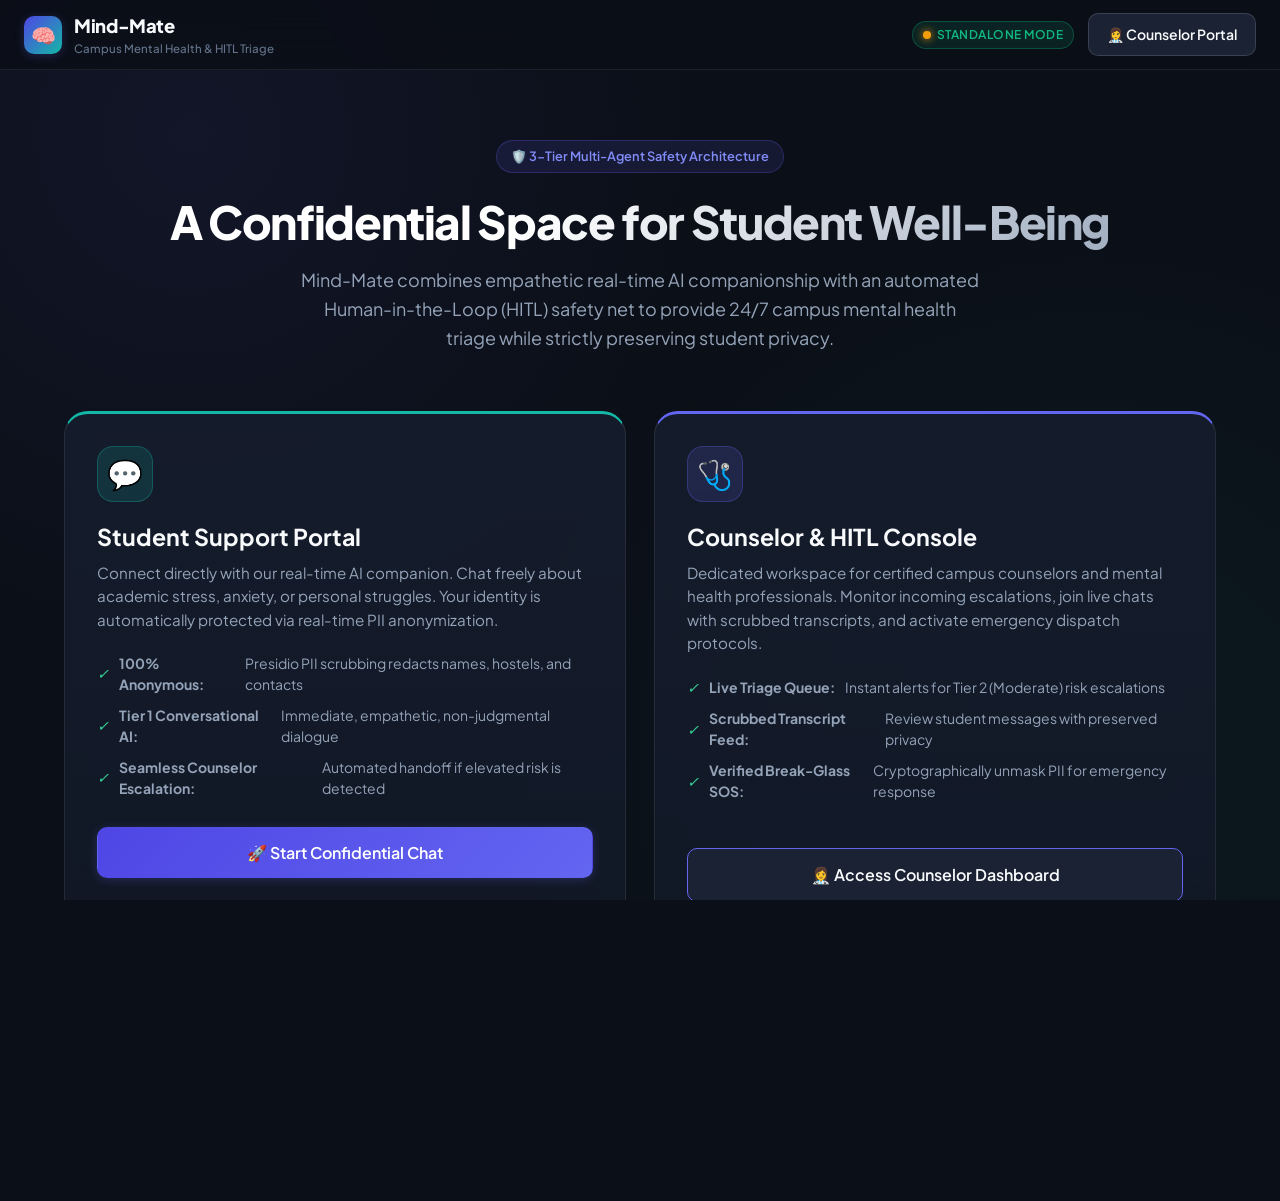
==== commit 7ebce35e: "feat(security & triage): enforce counselor privacy barriers, session history persistence, and dynami" ====
--- a/hitl_dashboard/index.html
+++ b/hitl_dashboard/index.html
@@ -63,7 +63,10 @@
           <button id="btnStartChat" class="btn btn-primary" style="width: 100%; padding: 14px; font-size: 1rem;">
             <span>🚀 Start Confidential Chat</span>
           </button>
-          <p id="sessionInitStatus" style="font-size: 0.78rem; color: var(--text-muted); text-align: center; margin-top: 10px; min-height: 18px;"></p>
+          <p id="sessionInitStatus" style="font-size: 0.78rem; color: var(--text-muted); text-align: center; margin-top: 6px; min-height: 18px;"></p>
+          <div style="text-align: center; margin-top: 4px;">
+            <a href="#" id="resumeLink" style="font-size: 0.76rem; color: var(--text-muted); text-decoration: underline;">Resume past session with ID</a>
+          </div>
         </div>
       </article>
 
@@ -150,6 +153,15 @@
       const cancelModal = document.getElementById('cancelModalBtn');
       const submitSession = document.getElementById('submitSessionBtn');
       const manualInput = document.getElementById('manualSessionIdInput');
+      const resumeLink = document.getElementById('resumeLink');
+
+      if (resumeLink) {
+        resumeLink.addEventListener('click', (e) => {
+          e.preventDefault();
+          modal.classList.add('active');
+          manualInput.focus();
+        });
+      }
 
       // Check backend health
       fetch('/api/v1/health')
--- a/hitl_dashboard/css/style.css
+++ b/hitl_dashboard/css/style.css
@@ -874,7 +874,8 @@
    Counselor Dashboard (counselor_dash.html)
    ========================================================================== */
 .counselor-layout {
-  display: flex;
+  display: flex !important;
+  flex-direction: row !important;
   height: 100vh;
   width: 100vw;
   overflow: hidden;
@@ -888,7 +889,8 @@
   display: flex;
   flex-direction: column;
   flex-shrink: 0;
-  height: 100%;
+  height: 100vh;
+  overflow-y: auto;
 }
 
 .sidebar-header {
@@ -1067,7 +1069,8 @@
   flex: 1;
   display: flex;
   flex-direction: column;
-  height: 100%;
+  height: 100vh;
+  min-width: 0;
   background: var(--bg-primary);
   overflow: hidden;
 }
@@ -1161,6 +1164,7 @@
   display: flex;
   flex-direction: column;
   gap: 16px;
+  min-height: 0;
 }
 
 .privacy-banner-strip {
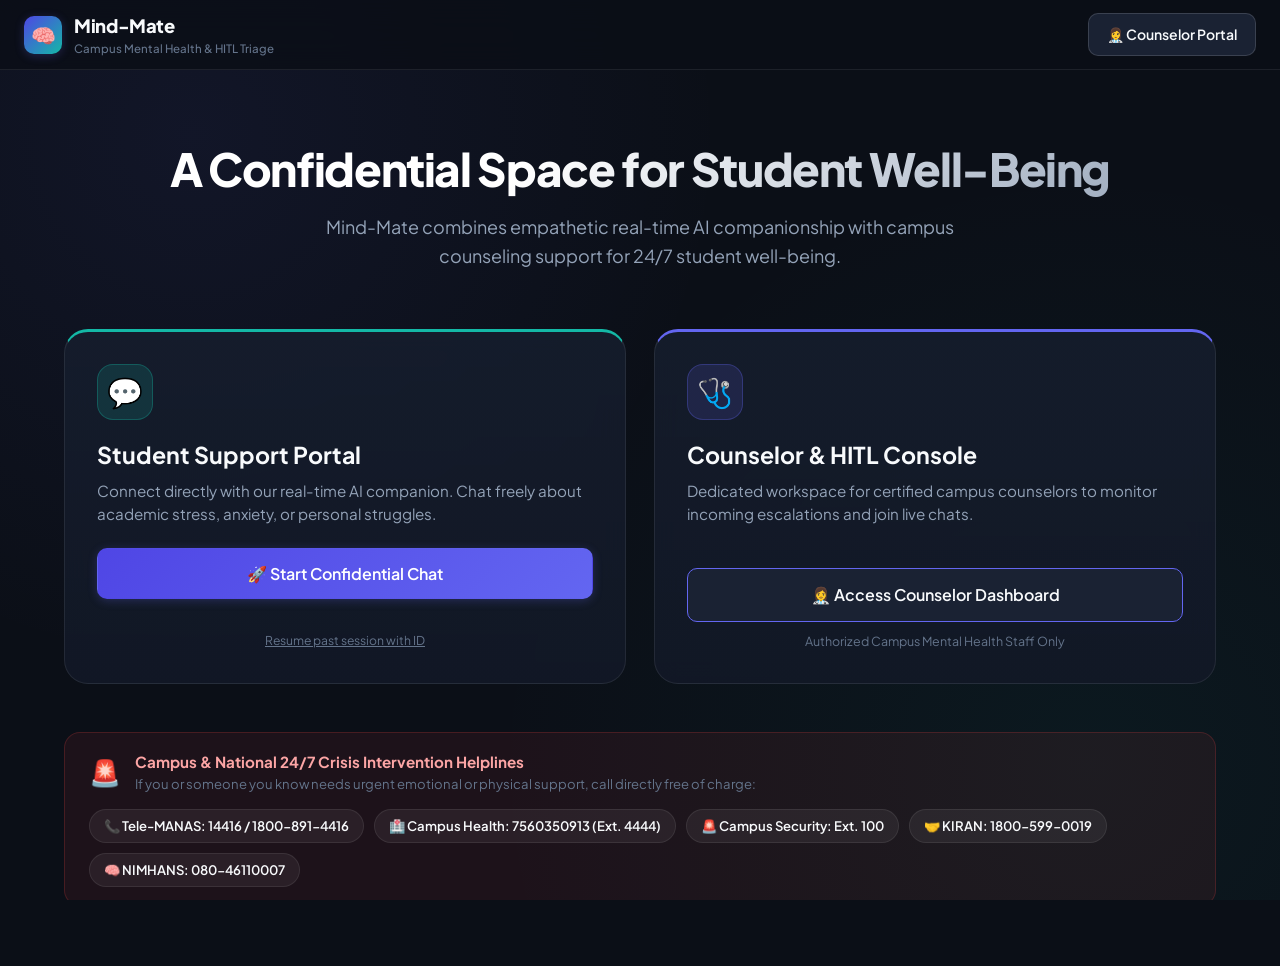
==== commit 6ab7745b: "feat: multi-student counselor chat and crisis helplines" ====
--- a/hitl_dashboard/index.html
+++ b/hitl_dashboard/index.html
@@ -19,9 +19,6 @@
       </div>
     </a>
     <div class="header-actions">
-      <div class="badge badge-tier1" id="systemStatusBadge">
-        <span class="status-dot online"></span> System Online
-      </div>
       <a href="counselor_dash.html" class="btn btn-secondary" id="navCounselorBtn">
         👩‍⚕️ Counselor Portal
       </a>
@@ -32,13 +29,9 @@
   <main class="landing-container">
     <!-- Hero Header -->
     <section class="hero-section">
-      <div class="hero-badge">
-        <span>🛡️ 3-Tier Multi-Agent Safety Architecture</span>
-      </div>
       <h1 class="hero-title">A Confidential Space for Student Well-Being</h1>
       <p class="hero-desc">
-        Mind-Mate combines empathetic real-time AI companionship with an automated Human-in-the-Loop (HITL) 
-        safety net to provide 24/7 campus mental health triage while strictly preserving student privacy.
+        Mind-Mate combines empathetic real-time AI companionship with campus counseling support for 24/7 student well-being.
       </p>
     </section>
 
@@ -50,14 +43,8 @@
           <div class="portal-icon-wrap">💬</div>
           <h2 class="portal-card-title">Student Support Portal</h2>
           <p class="portal-card-desc">
-            Connect directly with our real-time AI companion. Chat freely about academic stress, anxiety, 
-            or personal struggles. Your identity is automatically protected via real-time PII anonymization.
+            Connect directly with our real-time AI companion. Chat freely about academic stress, anxiety, or personal struggles.
           </p>
-          <ul class="feature-list">
-            <li><i>✓</i> <strong>100% Anonymous:</strong> Presidio PII scrubbing redacts names, hostels, and contacts</li>
-            <li><i>✓</i> <strong>Tier 1 Conversational AI:</strong> Immediate, empathetic, non-judgmental dialogue</li>
-            <li><i>✓</i> <strong>Seamless Counselor Escalation:</strong> Automated handoff if elevated risk is detected</li>
-          </ul>
         </div>
         <div>
           <button id="btnStartChat" class="btn btn-primary" style="width: 100%; padding: 14px; font-size: 1rem;">
@@ -76,14 +63,8 @@
           <div class="portal-icon-wrap">🩺</div>
           <h2 class="portal-card-title">Counselor & HITL Console</h2>
           <p class="portal-card-desc">
-            Dedicated workspace for certified campus counselors and mental health professionals. Monitor incoming 
-            escalations, join live chats with scrubbed transcripts, and activate emergency dispatch protocols.
+            Dedicated workspace for certified campus counselors to monitor incoming escalations and join live chats.
           </p>
-          <ul class="feature-list">
-            <li><i>✓</i> <strong>Live Triage Queue:</strong> Instant alerts for Tier 2 (Moderate) risk escalations</li>
-            <li><i>✓</i> <strong>Scrubbed Transcript Feed:</strong> Review student messages with preserved privacy</li>
-            <li><i>✓</i> <strong>Verified Break-Glass SOS:</strong> Cryptographically unmask PII for emergency response</li>
-          </ul>
         </div>
         <div>
           <a href="counselor_dash.html" class="btn btn-secondary" style="width: 100%; padding: 14px; font-size: 1rem; border-color: var(--indigo-500);">
@@ -96,19 +77,21 @@
       </article>
     </section>
 
-    <!-- Campus Emergency Helplines Bar -->
+    <!-- Campus & National Crisis Helplines Bar -->
     <section class="campus-helpline-bar">
       <div class="helpline-info">
         <span class="helpline-icon">🚨</span>
         <div>
-          <div class="helpline-title">Campus 24/7 Crisis Intervention Helplines</div>
-          <div class="helpline-sub">If you or someone you know is in immediate life-threatening danger, call directly:</div>
+          <div class="helpline-title">Campus &amp; National 24/7 Crisis Intervention Helplines</div>
+          <div class="helpline-sub">If you or someone you know needs urgent emotional or physical support, call directly free of charge:</div>
         </div>
       </div>
       <div class="helpline-numbers">
-        <div class="helpline-pill">📞 Tele-MANAS: 14416</div>
-        <div class="helpline-pill">🏥 Campus Clinic: Ext. 4444</div>
-        <div class="helpline-pill">🚨 Campus Emergency: Ext. 100</div>
+        <a href="tel:14416" class="helpline-pill" title="National Mental Health Helpline (Toll-Free, 24x7)">📞 Tele-MANAS: 14416 / 1800-891-4416</a>
+        <a href="tel:7560350913" class="helpline-pill" title="Campus Health & Wellness Center">🏥 Campus Health: 7560350913 (Ext. 4444)</a>
+        <a href="tel:100" class="helpline-pill" title="Campus Security & Emergency Response">🚨 Campus Security: Ext. 100</a>
+        <a href="tel:18005990019" class="helpline-pill" title="KIRAN National Helpline (Toll-Free, 24x7)">🤝 KIRAN: 1800-599-0019</a>
+        <a href="tel:08046110007" class="helpline-pill" title="NIMHANS Psychosocial Helpline">🧠 NIMHANS: 080-46110007</a>
       </div>
     </section>
   </main>
@@ -163,18 +146,6 @@
         });
       }
 
-      // Check backend health
-      fetch('/api/v1/health')
-        .then(res => res.json())
-        .then(data => {
-          if (data && data.status) {
-            document.getElementById('systemStatusBadge').innerHTML = '<span class="status-dot online"></span> API Active';
-          }
-        })
-        .catch(() => {
-          document.getElementById('systemStatusBadge').innerHTML = '<span class="status-dot connecting"></span> Standalone Mode';
-        });
-
       // Secure Session Initiation: Click "Start Chat" triggers a REST call to backend
       startBtn.addEventListener('click', async () => {
         startBtn.disabled = true;
@@ -182,11 +153,22 @@
         statusText.textContent = 'Contacting backend to generate a secure session...';
 
         try {
-          // Attempt standard REST endpoints for session initiation
+          const storedStudent = localStorage.getItem('mindmate_student');
+          let studentId = null;
+          if (storedStudent) {
+            try { studentId = JSON.parse(storedStudent).id; } catch(e) {}
+          }
+
+          if (!studentId) {
+            // Forward to student_chat.html where login modal will appear
+            window.location.href = 'student_chat.html';
+            return;
+          }
+
           let response = await fetch('/api/v1/sessions/start', {
             method: 'POST',
             headers: { 'Content-Type': 'application/json' },
-            body: JSON.stringify({ source: 'web_portal', timestamp: new Date().toISOString() })
+            body: JSON.stringify({ student_id: studentId })
           }).catch(() => null);
 
           // If the endpoint isn't mounted yet, attempt fallback route /api/v1/sessions
--- a/hitl_dashboard/css/style.css
+++ b/hitl_dashboard/css/style.css
@@ -43,8 +43,8 @@
   /* Triage Risk Tiers */
   --tier-1-color: #10b981;       /* Safe / AI Bot */
   --tier-1-bg: rgba(16, 185, 129, 0.12);
-  --tier-2-color: #f59e0b;       /* Moderate / Counselor Handoff */
-  --tier-2-bg: rgba(245, 158, 11, 0.15);
+  --tier-2-color: #818cf8;       /* Counselor - sleek modern indigo */
+  --tier-2-bg: rgba(99, 102, 241, 0.12);
   --tier-3-color: #ef4444;       /* Critical / SOS */
   --tier-3-bg: rgba(239, 68, 68, 0.18);
   --tier-3-glow: rgba(239, 68, 68, 0.5);
@@ -159,8 +159,8 @@
 .badge-tier2 {
   background: var(--tier-2-bg);
   color: var(--tier-2-color);
-  border: 1px solid rgba(245, 158, 11, 0.35);
-  animation: pulse-border 2s infinite;
+  border: 1px solid rgba(99, 102, 241, 0.3);
+  animation: none;
 }
 
 .badge-tier3 {
@@ -180,21 +180,16 @@
 .pii-tag {
   display: inline-flex;
   align-items: center;
-  gap: 4px;
-  background: rgba(245, 158, 11, 0.18);
-  color: #fbbf24;
-  border: 1px dashed rgba(245, 158, 11, 0.5);
-  padding: 1px 7px;
+  background: rgba(99, 102, 241, 0.12);
+  color: #a5b4fc;
+  border: 1px dashed rgba(99, 102, 241, 0.35);
+  padding: 0 4px;
   border-radius: var(--radius-sm);
   font-family: 'JetBrains Mono', monospace;
-  font-size: 0.82em;
-  font-weight: 600;
-  user-select: all;
+  font-size: 0.9em;
+  font-weight: 700;
+  letter-spacing: 0.1em;
   vertical-align: baseline;
-}
-.pii-tag::before {
-  content: '🛡️';
-  font-size: 0.75em;
 }
 
 /* Status Indicator Dot */
@@ -293,52 +288,37 @@
 }
 
 /* ==========================================================================
-   THE MASSIVE SOS "BREAK-GLASS" BUTTON
+   SOS EMERGENCY DISPATCH BUTTON
    ========================================================================== */
 .btn-break-glass {
-  background: linear-gradient(135deg, #dc2626 0%, #b91c1c 50%, #991b1b 100%);
+  background: #dc2626;
   color: #ffffff;
-  font-size: 0.95rem;
-  font-weight: 800;
-  letter-spacing: 0.05em;
-  text-transform: uppercase;
-  padding: 12px 22px;
-  border-radius: var(--radius-lg);
-  border: 2px solid #ef4444;
-  box-shadow: 0 0 25px rgba(220, 38, 38, 0.55), inset 0 1px 0 rgba(255, 255, 255, 0.3);
+  font-size: 0.82rem;
+  font-weight: 700;
+  letter-spacing: 0.02em;
+  padding: 8px 16px;
+  border-radius: var(--radius-md);
+  border: 1px solid #ef4444;
+  box-shadow: 0 2px 10px rgba(220, 38, 38, 0.35);
   position: relative;
   overflow: hidden;
   cursor: pointer;
-  transition: all var(--transition-normal);
+  transition: all var(--transition-fast);
   display: inline-flex;
   align-items: center;
-  gap: 10px;
-}
-
-.btn-break-glass::before {
-  content: '';
-  position: absolute;
-  top: -50%;
-  left: -50%;
-  width: 200%;
-  height: 200%;
-  background: radial-gradient(circle, rgba(255, 255, 255, 0.25) 0%, transparent 60%);
-  opacity: 0;
-  transition: opacity 0.3s;
+  gap: 6px;
+  white-space: nowrap;
 }
 
 .btn-break-glass:hover:not(:disabled) {
-  transform: translateY(-2px) scale(1.02);
-  box-shadow: 0 0 35px rgba(239, 68, 68, 0.8), 0 4px 15px rgba(0, 0, 0, 0.5);
+  background: #b91c1c;
   border-color: #fca5a5;
-}
-.btn-break-glass:hover::before {
-  opacity: 1;
+  box-shadow: 0 4px 14px rgba(239, 68, 68, 0.5);
+  transform: translateY(-1px);
 }
 
 .btn-break-glass .sos-icon {
-  font-size: 1.3rem;
-  animation: pulse-sos-icon 1s infinite ease-in-out;
+  font-size: 1rem;
 }
 
 /* ==========================================================================
@@ -560,7 +540,9 @@
 }
 .helpline-numbers {
   display: flex;
-  gap: 16px;
+  gap: 10px;
+  flex-wrap: wrap;
+  align-items: center;
 }
 .helpline-pill {
   background: rgba(255, 255, 255, 0.06);
@@ -570,6 +552,16 @@
   font-weight: 600;
   color: var(--text-primary);
   border: 1px solid var(--border-subtle);
+  text-decoration: none;
+  display: inline-flex;
+  align-items: center;
+  transition: all var(--transition-fast);
+}
+.helpline-pill:hover {
+  background: rgba(239, 68, 68, 0.16);
+  border-color: rgba(239, 68, 68, 0.45);
+  color: #fca5a5;
+  transform: translateY(-1px);
 }
 
 /* ==========================================================================
@@ -756,30 +748,43 @@
   color: var(--text-muted);
 }
 
-/* System Message Notice */
+/* System Message Notice (Minimal ChatGPT / Claude style - borderless, clean) */
+.message-row.system {
+  display: flex;
+  justify-content: center;
+  align-items: center;
+  margin: 14px 0;
+  width: 100%;
+}
+
 .message-row.system .system-notice {
-  background: rgba(245, 158, 11, 0.12);
-  border: 1px solid rgba(245, 158, 11, 0.3);
-  color: #fbbf24;
-  padding: 8px 16px;
-  border-radius: var(--radius-full);
-  font-size: 0.8rem;
-  font-weight: 600;
-  display: flex;
-  align-items: center;
-  gap: 8px;
-  box-shadow: var(--shadow-sm);
-  max-width: 85%;
-  text-align: center;
+  background: transparent !important;
+  border: none !important;
+  color: #94a3b8 !important;
+  padding: 4px 12px !important;
+  border-radius: 0 !important;
+  font-size: 0.8rem !important;
+  font-weight: 400 !important;
+  display: inline-flex !important;
+  align-items: center !important;
+  justify-content: center !important;
+  gap: 6px !important;
+  box-shadow: none !important;
+  max-width: 90% !important;
+  text-align: center !important;
+  line-height: 1.5 !important;
+  letter-spacing: 0.01em !important;
 }
 
 .message-row.system.sos .system-notice {
-  background: rgba(239, 68, 68, 0.2);
-  border: 1px solid rgba(239, 68, 68, 0.5);
-  color: #fca5a5;
-  font-size: 0.85rem;
-  padding: 10px 20px;
-  animation: pulse-border 1.5s infinite;
+  background: transparent !important;
+  border: none !important;
+  color: #f87171 !important;
+  font-size: 0.82rem !important;
+  font-weight: 500 !important;
+  padding: 6px 14px !important;
+  animation: none !important;
+  box-shadow: none !important;
 }
 
 /* Chat Input Bar */
@@ -1270,6 +1275,216 @@
   position: relative;
 }
 
+.auth-modal-card {
+  width: 100%;
+  max-width: 840px;
+  background: rgba(18, 21, 33, 0.98);
+  backdrop-filter: blur(28px);
+  -webkit-backdrop-filter: blur(28px);
+  border: 1px solid rgba(99, 102, 241, 0.4);
+  border-radius: 22px;
+  box-shadow: 0 30px 80px rgba(0, 0, 0, 0.85), 0 0 60px rgba(99, 102, 241, 0.22);
+  padding: 42px 50px;
+  animation: modalZoomIn 0.25s cubic-bezier(0.34, 1.56, 0.64, 1);
+  position: relative;
+  max-height: 94vh;
+  overflow-y: auto;
+}
+
+@media (max-width: 768px) {
+  .auth-modal-card {
+    padding: 24px 18px;
+    max-width: 95%;
+  }
+}
+
+.auth-header {
+  text-align: center;
+  margin-bottom: 26px;
+}
+.auth-header-icon {
+  font-size: 2.8rem;
+  margin-bottom: 8px;
+  display: inline-block;
+}
+.auth-header-title {
+  font-size: 1.65rem;
+  font-weight: 800;
+  letter-spacing: -0.02em;
+  color: var(--text-primary);
+  margin-bottom: 6px;
+}
+.auth-header-desc {
+  font-size: 0.88rem;
+  color: var(--text-muted);
+  max-width: 520px;
+  margin: 0 auto;
+}
+
+/* Quick Demo Profile Grid */
+.demo-profiles-container {
+  background: rgba(99, 102, 241, 0.08);
+  border: 1px dashed rgba(99, 102, 241, 0.35);
+  border-radius: 16px;
+  padding: 16px 20px;
+  margin-bottom: 24px;
+}
+.demo-profiles-header {
+  display: flex;
+  align-items: center;
+  justify-content: space-between;
+  margin-bottom: 12px;
+}
+.demo-profiles-label {
+  font-size: 0.76rem;
+  font-weight: 700;
+  color: var(--indigo-300);
+  text-transform: uppercase;
+  letter-spacing: 0.06em;
+}
+.demo-profiles-badge {
+  font-size: 0.72rem;
+  color: var(--text-muted);
+  background: rgba(255, 255, 255, 0.06);
+  padding: 2px 8px;
+  border-radius: 10px;
+}
+.demo-students-grid {
+  display: grid;
+  grid-template-columns: repeat(5, 1fr);
+  gap: 10px;
+}
+@media (max-width: 768px) {
+  .demo-students-grid {
+    grid-template-columns: repeat(2, 1fr);
+  }
+}
+.demo-student-card-btn {
+  background: rgba(255, 255, 255, 0.04);
+  border: 1px solid rgba(255, 255, 255, 0.1);
+  border-radius: 12px;
+  padding: 12px 10px;
+  text-align: left;
+  cursor: pointer;
+  transition: all 0.2s cubic-bezier(0.16, 1, 0.3, 1);
+  display: flex;
+  flex-direction: column;
+  gap: 4px;
+  color: var(--text-primary);
+}
+.demo-student-card-btn:hover {
+  background: rgba(99, 102, 241, 0.2);
+  border-color: var(--indigo-400);
+  transform: translateY(-2px);
+  box-shadow: 0 6px 16px rgba(99, 102, 241, 0.25);
+}
+.demo-student-card-btn .student-name {
+  font-size: 0.88rem;
+  font-weight: 700;
+  display: flex;
+  align-items: center;
+  gap: 6px;
+}
+.demo-student-card-btn .student-sub {
+  font-size: 0.7rem;
+  color: var(--text-muted);
+}
+
+.demo-counselors-grid {
+  display: grid;
+  grid-template-columns: 1fr 1fr;
+  gap: 12px;
+}
+@media (max-width: 640px) {
+  .demo-counselors-grid {
+    grid-template-columns: 1fr;
+  }
+}
+
+/* Tabs */
+.auth-tabs {
+  display: grid;
+  grid-template-columns: 1fr 1fr;
+  gap: 8px;
+  background: rgba(0, 0, 0, 0.35);
+  padding: 5px;
+  border-radius: 14px;
+  margin-bottom: 24px;
+}
+.auth-tab-btn {
+  padding: 11px;
+  font-size: 0.9rem;
+  font-weight: 600;
+  border-radius: 10px;
+  border: none;
+  background: transparent;
+  color: var(--text-muted);
+  cursor: pointer;
+  transition: all 0.2s ease;
+}
+.auth-tab-btn.active {
+  background: rgba(99, 102, 241, 0.3);
+  color: white;
+  box-shadow: 0 2px 10px rgba(0, 0, 0, 0.4);
+}
+
+/* Spacious Form Grid */
+.auth-form-grid {
+  display: grid;
+  grid-template-columns: 1fr 1fr;
+  gap: 18px 22px;
+}
+@media (max-width: 640px) {
+  .auth-form-grid {
+    grid-template-columns: 1fr;
+  }
+}
+.auth-form-full {
+  grid-column: 1 / -1;
+}
+.auth-form-group {
+  display: flex;
+  flex-direction: column;
+  gap: 7px;
+}
+.auth-form-group label {
+  font-size: 0.82rem;
+  font-weight: 600;
+  color: var(--text-secondary);
+}
+.auth-form-group input {
+  padding: 13px 18px;
+  font-size: 0.94rem;
+  background: rgba(255, 255, 255, 0.04);
+  border: 1px solid var(--border-medium);
+  border-radius: 11px;
+  color: var(--text-primary);
+  transition: border-color 0.2s, box-shadow 0.2s;
+}
+.auth-form-group input:focus {
+  border-color: var(--indigo-400);
+  outline: none;
+  box-shadow: 0 0 0 3px rgba(99, 102, 241, 0.25);
+}
+.auth-submit-btn {
+  width: 100%;
+  padding: 15px;
+  font-size: 1rem;
+  font-weight: 700;
+  border-radius: 12px;
+  margin-top: 14px;
+  background: linear-gradient(135deg, #6366f1, #8b5cf6);
+  border: none;
+  color: white;
+  cursor: pointer;
+  transition: all 0.2s cubic-bezier(0.16, 1, 0.3, 1);
+  box-shadow: 0 4px 18px rgba(99, 102, 241, 0.35);
+}
+.auth-submit-btn:hover {
+  transform: translateY(-2px);
+  box-shadow: 0 8px 24px rgba(99, 102, 241, 0.5);
+}
+
 .modal-emergency-header {
   background: linear-gradient(135deg, #7f1d1d, #991b1b, #dc2626);
   padding: 20px 24px;
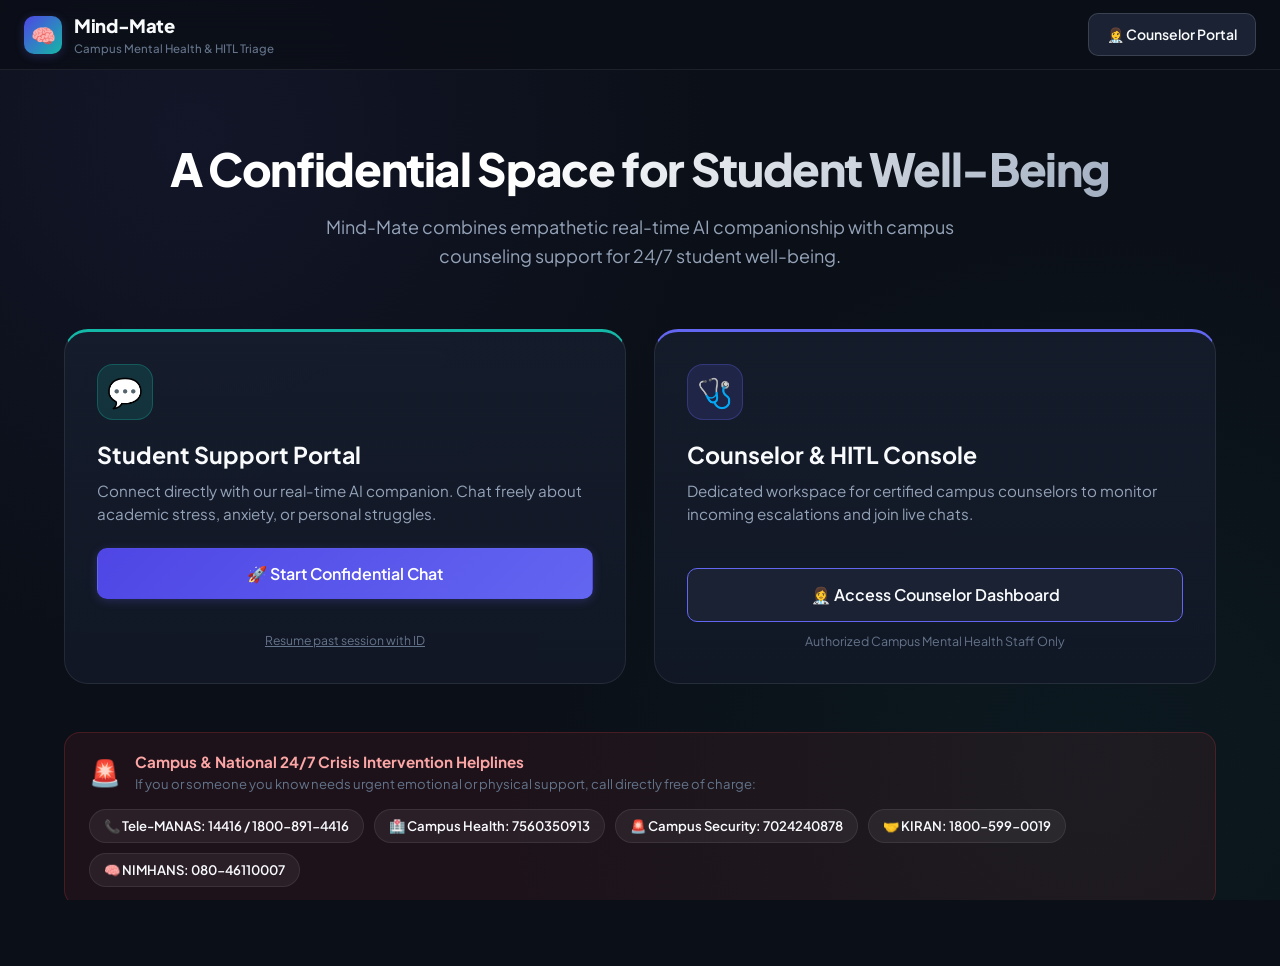
==== commit e9617b29: "feat: counselor session assignment, transcript privacy boundaries, and quick-auth fixes" ====
--- a/hitl_dashboard/index.html
+++ b/hitl_dashboard/index.html
@@ -88,8 +88,8 @@
       </div>
       <div class="helpline-numbers">
         <a href="tel:14416" class="helpline-pill" title="National Mental Health Helpline (Toll-Free, 24x7)">📞 Tele-MANAS: 14416 / 1800-891-4416</a>
-        <a href="tel:7560350913" class="helpline-pill" title="Campus Health & Wellness Center">🏥 Campus Health: 7560350913 (Ext. 4444)</a>
-        <a href="tel:100" class="helpline-pill" title="Campus Security & Emergency Response">🚨 Campus Security: Ext. 100</a>
+        <a href="tel:7560350913" class="helpline-pill" title="Campus Health & Wellness Center">🏥 Campus Health: 7560350913</a>
+        <a href="tel:100" class="helpline-pill" title="Campus Security & Emergency Response">🚨 Campus Security: 7024240878</a>
         <a href="tel:18005990019" class="helpline-pill" title="KIRAN National Helpline (Toll-Free, 24x7)">🤝 KIRAN: 1800-599-0019</a>
         <a href="tel:08046110007" class="helpline-pill" title="NIMHANS Psychosocial Helpline">🧠 NIMHANS: 080-46110007</a>
       </div>
--- a/hitl_dashboard/css/style.css
+++ b/hitl_dashboard/css/style.css
@@ -1372,6 +1372,9 @@
   gap: 4px;
   color: var(--text-primary);
 }
+.demo-student-card-btn * {
+  pointer-events: none;
+}
 .demo-student-card-btn:hover {
   background: rgba(99, 102, 241, 0.2);
   border-color: var(--indigo-400);
